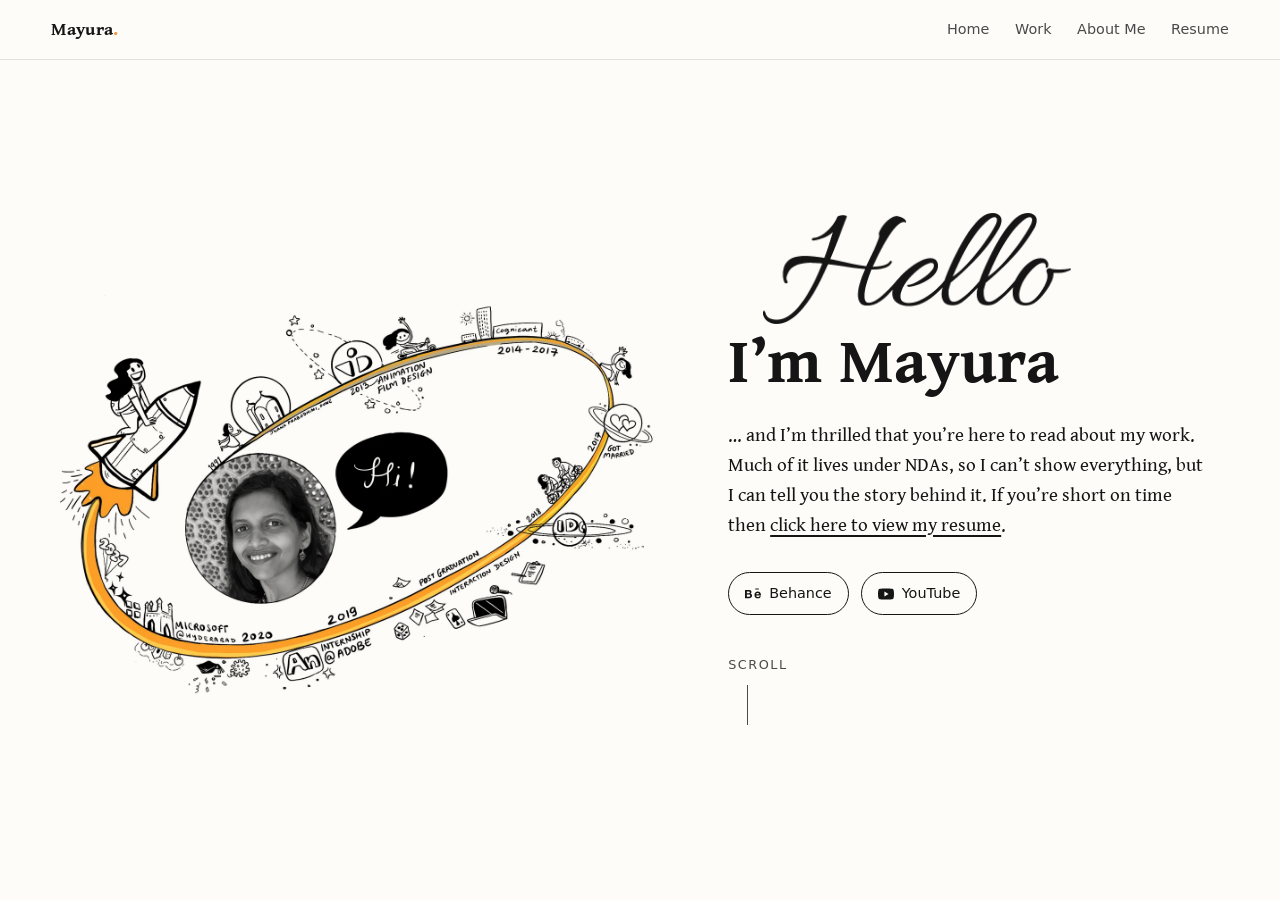
==== index.html @ 875d5699 "Add files via upload" ====
<!doctype html>
<!DOCTYPE html>

<html lang="en">
<head>
<meta charset="utf-8"/>
<meta content="width=device-width, initial-scale=1" name="viewport"/>
<meta content="light" name="color-scheme"/>

<title>Mayura Datar — AI Learning Experience Designer</title>
<meta content="Mayura Datar designs AI agents for learning experiences in Microsoft 365 Copilot." name="description"/>

<link href="css/styles.css" rel="stylesheet"/><script>document.documentElement.classList.add("js");</script><meta content="#f7f5ef" name="theme-color"/></head>
<body>
<!--
  ==== EDIT YOUR LINKS HERE ====
  Behance : https://www.behance.net/mayuradatar
  YouTube : https://www.youtube.com/@mayurad7/videos
  Email   : mailto:mayuradatar7@gmail.com
  Search this file for each address to change it everywhere it appears.
-->
<header class="topbar">
<a aria-label="Home" class="monogram" href="#top">Mayura<span>.</span></a>
<nav aria-label="Main" class="nav"><a data-nav="home" href="#top">Home</a><a data-nav="work" href="#work">Work</a><a data-nav="about" href="#about">About Me</a><a data-nav="resume" href="#resume">Resume</a></nav>
</header>
<div class="scroller" id="scroller">
<main id="top">
<!-- =====================================================================
       PAGES. Each <div class="page"> is shown on its own; the header links
       switch between them (#about, #story, #work, #resume).
       ===================================================================== -->
<!-- ===================== PAGE: HOME + WHAT I DO ===================== -->
<div class="page" data-page="home" id="page-home">
<section aria-label="Introduction" class="hero">
<div class="hero-art">
<img alt="Hand-drawn illustration of Mayura riding a rocket around an orbit of her journey — NID, Cognizant, IDC IIT Bombay, an Adobe internship and Microsoft — with a photo of her in the centre saying Hi!" height="1012" src="assets/images/c562bb3d34.webp" width="1400"/>
</div>
<div class="hero-copy">
<h1 class="hello"><img alt="Hello, I'm Mayura" height="228" src="assets/images/2317c58cfc.png" width="634"/></h1>
<p aria-hidden="true" class="name">I’m Mayura</p>
<p class="lede">… and I’m thrilled that you’re here to read about my work. Much of it lives under NDAs, so I can’t show everything, but I can tell you the story behind it. If you’re short on time then <a href="#resume">click here to view my resume</a>.</p>
<div class="hero-links">
<a class="pill" href="https://www.behance.net/mayuradatar" rel="noopener" target="_blank"><svg aria-hidden="true" viewbox="0 0 24 24"><path d="M8.2 11.3c.9-.4 1.5-1.2 1.5-2.4C9.7 6.6 8 6 6 6H0v12.2h6.2c2.3 0 4.4-1.1 4.4-3.6 0-1.6-.8-2.8-2.4-3.3zM2.8 8.1h2.6c1 0 1.9.3 1.9 1.4 0 1.1-.7 1.5-1.7 1.5H2.8V8.1zm2.9 7.9H2.8v-3.3h3c1.2 0 2 .5 2 1.8 0 1.3-1 1.5-2.1 1.5zM15.4 3.9h5.3v1.5h-5.3zM24 13.6c0-2.9-1.7-5.3-4.8-5.3-3 0-5 2.2-5 5.1 0 3 1.9 5.1 5 5.1 2.3 0 3.8-1 4.6-3.3h-2.4c-.3.8-1.3 1.3-2.1 1.3-1.6 0-2.4-.9-2.4-2.4H24v-.5zm-7.2-1.2c.1-1.2.9-2 2.2-2 1.2 0 1.8.7 1.9 2h-4.1z"></path></svg>Behance</a>
<a class="pill" href="https://www.youtube.com/@mayurad7/videos" rel="noopener" target="_blank"><svg aria-hidden="true" viewbox="0 0 24 24"><path d="M23.5 6.2a3 3 0 0 0-2.1-2.1C19.5 3.6 12 3.6 12 3.6s-7.5 0-9.4.5A3 3 0 0 0 .5 6.2 31 31 0 0 0 0 12a31 31 0 0 0 .5 5.8 3 3 0 0 0 2.1 2.1c1.9.5 9.4.5 9.4.5s7.5 0 9.4-.5a3 3 0 0 0 2.1-2.1A31 31 0 0 0 24 12a31 31 0 0 0-.5-5.8zM9.6 15.6V8.4l6.2 3.6-6.2 3.6z"></path></svg>YouTube</a>
</div>
<a class="scroll-cue" href="#story">Scroll</a>
</div>
</section>
<!-- ===================== NARRATIVE (scroll experience to be designed later) ===================== -->
<section class="section story" id="story">
<div class="split">
<div class="split-head">
<p class="eyebrow">What I do</p>
<h2>Conversation Experience Design</h2>
</div>
<!-- Before | Now -->
<div class="row">
<img alt="Before: a busy visual interface crowded with buttons, images and placeholder text" class="art blend" height="496" src="assets/images/9ce2ef5b88.webp" width="1021"/>
<img alt="Now: a simple chat window saying Hi! Hello! How can I help? while interface elements wait in the wings" class="art blend" height="496" src="assets/images/122e1074ca.webp" width="1021"/>
</div>
<!-- Para 1 | double diamond -->
<div class="row">
<div class="row-text">
<p>I design agentic experiences for enterprise learning in Microsoft 365 Copilot. In traditional design mockups/ wireframes, visuals took their seats first; text fitted into the space left for it. Now, until we find a better way to interact with agents than natural language, text is king. Chat is the object of design. Conversation is the experience!</p>
</div>
<figure class="process">
<img alt="Diagram: User asks, then diverse responses evaluated using user study and research insights, converging on an ideal response; the dynamic product is monitored by automated tools, human in the loop and user feedback" height="413" src="assets/images/def1e0b380.webp" width="1227"/>
<figcaption>The double diamond, for letters and words instead of dots and lines!</figcaption>
</figure>
</div>
<!-- Para 2 | instructions -->
<div class="row">
<div class="row-text">
<p>We use natural language instructions to shape agent’s role, tasks, personality and scope, giving it some autonomy while setting guardrails so the conversation doesn’t go haywire. I’ve tried to visualise the conversation design process in the double diamond’s framework. We start with user queries, explore possible responses based on design principles, then use research and user feedback to converge on an ideal experience. Unlike traditional design products, the outcome and experience is dynamic in nature and hence measuring it is challenging. But we’re augmenting the design process with similar dynamic tools like automated evaluations to monitor the dynamic responses. That being said, we cannot solely rely on automated tools and assessments happen by keeping human in the loop to ensure that the personalisation is not lost.</p>
</div>
<img alt="Illustration: an agent reads a long scroll of instructions and says, That question about x@#!... turn it down. It says here that we're not supposed to answer! But be respectful!" class="art blend" height="496" src="assets/images/06609f8d00.webp" width="1021"/>
</div>
<!-- Para 3 + Para 4 -->
<div class="row">
<div class="row-text">
<p>This design process is still new. As designers, we’re good at adapting, and that skill will matter more than ever. The pace of evolving AI is blurring the boundaries between different disciplines. I’ve embraced that shift by treating conversation as a design material. How is AI changing what you design—and where your role begins and ends? <a href="#contact">Let’s chat!</a></p>
<p>Some of my projects have released worldwide. Do check them out!</p>
</div>
</div>
<!-- Work stacks: 2 in the left column, 2 in the right (click opens the track in Work) -->
<div class="rail">
<a class="work-fig" href="#work-content-camera">
<img alt="Content camera in Microsoft Teams — stacked screens" height="901" id="stack-content-camera" src="assets/images/d5f098a156.webp" width="746"/>
<span class="fig-cap">Content camera in Microsoft Teams</span>
</a>
<a class="work-fig" href="#work-admin">
<img alt="Digital Academy curation for learning admins — stacked screens" height="901" id="stack-admin" src="assets/images/8104506314.webp" width="746"/>
<span class="fig-cap">Digital Academy curation for learning admins</span>
</a>
<a class="work-fig" href="#work-academy">
<img alt="Expansion of learning paths inside Digital Academy — stacked screens" height="901" id="stack-academy" src="assets/images/15a063a40c.webp" width="746"/>
<span class="fig-cap">Expansion of learning paths inside Digital Academy</span>
</a>
<a class="work-fig" href="#work-autosave">
<img alt="Autosave in Digital Academy curation — stacked screens" height="901" id="stack-autosave" src="assets/images/8665485783.webp" width="746"/>
<span class="fig-cap">Autosave in Digital Academy curation</span>
</a>
</div>
</div>
</section><section aria-labelledby="featured-title" class="section featured"><div class="wrap"><div class="featured-content"><p class="eyebrow">Featured case study</p><h2 id="featured-title">Skill Assessments | Learning Agent</h2><p class="featured-copy">Personalised assessments in the Learning Agent that learners start themselves, based on what they want to learn. A rich, card-based preference selector was introduced so learners can tap instead of type. The idea behind it is that typing is also a currency, and every saved keystroke makes the experience easier.</p><a class="featured-link" href="#work-assessments">Explore the case study →</a></div><img alt="Skill Assessments in the Learning Agent — screen 1 of 3" class="featured-image" loading="lazy" src="assets/images/fc27fd65d7.webp"/></div></section>
</div>
<!-- ===================== PAGE: WORK ===================== -->
<div class="page" data-page="work" id="page-work">
<section class="section work" id="work">
<div class="split">
<h2>Work gallery</h2>
<article class="track" id="work-assessments">
<div class="track-text">
<p class="track-num">Track 1</p>
<h3>Skill Assessments <span class="track-prod">| Learning Agent</span></h3>
<p class="track-desc">Personalised assessments in the Learning Agent that learners start themselves, based on what they want to learn. A rich, card-based preference selector was introduced so learners can tap instead of type. The idea behind it is that typing is also a currency, and every saved keystroke makes the experience easier.</p>
</div>
<figure class="show" style="--ratio:1440/810">
<div aria-label="View current image full size" class="slides" role="button" tabindex="0">
<img alt="Skill Assessments in the Learning Agent — screen 1 of 3" class="slide on" height="810" id="first-assessments" src="assets/images/fc27fd65d7.webp" width="1440"/>
<img alt="Skill Assessments in the Learning Agent — screen 2 of 3" class="slide" height="810" src="assets/images/8d4ca2f9a7.webp" width="1440"/>
<img alt="Skill Assessments in the Learning Agent — screen 3 of 3" class="slide" height="810" src="assets/images/c006484bba.webp" width="1440"/>
</div>
<figcaption class="show-line"><span class="txt">Skill Assessments — tap instead of type to set learning preferences</span><span class="state">Paused</span><span class="count"></span></figcaption>
</figure>
</article>
<article class="track" id="work-content-camera">
<div class="track-text">
<p class="track-num">Track 2</p>
<h3>Content Camera <span class="track-prod">| Microsoft Education</span></h3>
<p class="track-desc">An experience was designed around lens technology that turns a physical whiteboard into clear, shareable digital content, so it moves easily from the room into the digital classroom.</p>
</div>
<figure class="show" style="--ratio:1440/810">
<div aria-label="View current image full size" class="slides" role="button" tabindex="0">
<img alt="Content camera in Microsoft Teams — screen 1 of 5" class="slide on" height="810" id="first-content-camera" src="assets/images/1e5be06e23.webp" width="1440"/>
<img alt="Content camera in Microsoft Teams — screen 2 of 5" class="slide" height="810" src="assets/images/080cdc3b73.webp" width="1440"/>
<img alt="Content camera in Microsoft Teams — screen 3 of 5" class="slide" height="810" src="assets/images/7058a50205.webp" width="1440"/>
<img alt="Content camera in Microsoft Teams — screen 4 of 5" class="slide" height="810" src="assets/images/f4495337b0.webp" width="1440"/>
<img alt="Content camera in Microsoft Teams — screen 5 of 5" class="slide" height="810" src="assets/images/1eb196ddf3.webp" width="1440"/>
</div>
<figcaption class="show-line"><span class="txt">Content camera — sharing whiteboards and physical content in Teams meetings, simplified with AI</span><span class="state">Paused</span><span class="count"></span></figcaption>
</figure>
</article>
<article class="track" id="work-admin">
<div class="track-text">
<p class="track-num">Track 3</p>
<h3>Academy Curation <span class="track-prod">| Viva Learning</span></h3>
<p class="track-desc">Managing learning is complex for admins, and academies make it harder. This work made it simpler to customise an academy with branding and sections. Flows were designed to give admins control without the overhead, so they can shape academies that reflect their organisation.</p>
</div>
<figure class="show" style="--ratio:1440/1024">
<div aria-label="View current image full size" class="slides" role="button" tabindex="0">
<img alt="Digital Academy curation for learning admins — screen 1 of 10" class="slide on" height="1024" id="first-admin" src="assets/images/a801ae3305.webp" width="1440"/>
<img alt="Digital Academy curation for learning admins — screen 2 of 10" class="slide" height="1024" src="assets/images/8270198d93.webp" width="1440"/>
<img alt="Digital Academy curation for learning admins — screen 3 of 10" class="slide" height="1024" src="assets/images/00fde164c5.webp" width="1440"/>
<img alt="Digital Academy curation for learning admins — screen 4 of 10" class="slide" height="1024" src="assets/images/134e085695.webp" width="1440"/>
<img alt="Digital Academy curation for learning admins — screen 5 of 10" class="slide" height="1024" src="assets/images/3004cc21d1.webp" width="1440"/>
<img alt="Digital Academy curation for learning admins — screen 6 of 10" class="slide" height="1024" src="assets/images/cb4162f746.webp" width="1440"/>
<img alt="Digital Academy curation for learning admins — screen 7 of 10" class="slide" height="1024" src="assets/images/e0e7af6f4b.webp" width="1440"/>
<img alt="Digital Academy curation for learning admins — screen 8 of 10" class="slide" height="1024" src="assets/images/2563e27478.webp" width="1440"/>
<img alt="Digital Academy curation for learning admins — screen 9 of 10" class="slide" height="1024" src="assets/images/ca4e0321d5.webp" width="1440"/>
<img alt="Digital Academy curation for learning admins — screen 10 of 10" class="slide" height="1024" src="assets/images/3616a7db1f.webp" width="1440"/>
</div>
<figcaption class="show-line"><span class="txt">Digital Academy curation experience for learning admins</span><span class="state">Paused</span><span class="count"></span></figcaption>
</figure>
</article>
<article class="track" id="work-academy">
<div class="track-text">
<p class="track-num">Track 4</p>
<h3>Learning Paths Expansion <span class="track-prod">| Viva Learning</span></h3>
<p class="track-desc">We delivered this major customer request quickly. Learners can now view the contents of a learning path without leaving the academy. We had to work within the limits of the legacy design to bring this seamless experience in, balancing speed with consistency.</p>
</div>
<figure class="show" style="--ratio:1440/1024">
<div aria-label="View current image full size" class="slides" role="button" tabindex="0">
<img alt="Expansion of learning paths inside Digital Academy — screen 1 of 6" class="slide on" height="1024" id="first-academy" src="assets/images/76e7c1461e.webp" width="1440"/>
<img alt="Expansion of learning paths inside Digital Academy — screen 2 of 6" class="slide" height="1024" src="assets/images/2e9028ad3f.webp" width="1440"/>
<img alt="Expansion of learning paths inside Digital Academy — screen 3 of 6" class="slide" height="1024" src="assets/images/bcc127fdd7.webp" width="1440"/>
<img alt="Expansion of learning paths inside Digital Academy — screen 4 of 6" class="slide" height="1024" src="assets/images/3dca8afd5b.webp" width="1440"/>
<img alt="Expansion of learning paths inside Digital Academy — screen 5 of 6" class="slide" height="1024" src="assets/images/1f9b9cabac.webp" width="1440"/>
<img alt="Expansion of learning paths inside Digital Academy — screen 6 of 6" class="slide" height="1024" src="assets/images/c0efb044fe.webp" width="1440"/>
</div>
<figcaption class="show-line"><span class="txt">Expanding learning paths inside Digital Academy</span><span class="state">Paused</span><span class="count"></span></figcaption>
</figure>
</article>
<article class="track" id="work-autosave">
<div class="track-text">
<p class="track-num">Track 5</p>
<h3>Autosave <span class="track-prod">| Viva Learning Academies</span></h3>
<p class="track-desc">Extensive user research was conducted to ensure that bringing in autosave in academy curation was considered valuable and this change met admin needs without confusing those who were used to saving manually. Our work focused heavily on representation of system status to make the saved state clear and easy to trust.</p>
</div>
<figure class="show" style="--ratio:1440/1024">
<div aria-label="View current image full size" class="slides" role="button" tabindex="0">
<img alt="Autosave in Digital Academy curation — screen 1 of 5" class="slide on" height="1024" id="first-autosave" src="assets/images/fc5bd74608.webp" width="1440"/>
<img alt="Autosave in Digital Academy curation — screen 2 of 5" class="slide" height="1024" src="assets/images/858fcf6c08.webp" width="1440"/>
<img alt="Autosave in Digital Academy curation — screen 3 of 5" class="slide" height="1024" src="assets/images/2ca909581b.webp" width="1440"/>
<img alt="Autosave in Digital Academy curation — screen 4 of 5" class="slide" height="1024" src="assets/images/35d3246cb4.webp" width="1440"/>
<img alt="Autosave in Digital Academy curation — screen 5 of 5" class="slide" height="1024" src="assets/images/8311582713.webp" width="1440"/>
</div>
<figcaption class="show-line"><span class="txt">Autosave for learning admins — changes are saved as they curate an academy</span><span class="state">Paused</span><span class="count"></span></figcaption>
</figure>
</article>
<article class="track" id="work-graduation">
<div class="track-text">
<p class="track-num">Track 6</p>
<h3>Safe or Sorry and BBB <span class="track-prod">| Graduation projects</span></h3>
<p class="track-desc">My post-graduation projects focused on sexual and reproductive health. Safe or Sorry is a card game that breaks the ice when trainers of sex ed sessions are inducted. BBB/ Bing Bang Boom is a mobile health app that gives adolescents, and their parents, an additional complementary way to learn alongside sex ed classes at school. Links to these projects can be found on my <a href="https://www.behance.net/mayuradatar" rel="noopener" target="_blank">Behance page</a>.</p>
</div>
<figure class="show tall" style="--ratio:536/578">
<div aria-label="View current image full size" class="slides" role="button" tabindex="0">
<img alt="Safe or Sorry and Bing Bang Boom — screen 1 of 2" class="slide on" height="578" id="first-graduation" src="assets/images/136fe18b99.webp" width="536"/>
<img alt="Safe or Sorry and Bing Bang Boom — screen 2 of 2" class="slide" height="578" src="assets/images/7cc1e609f7.webp" width="536"/>
</div>
<figcaption class="show-line"><span class="txt">Bing Bang Boom — a mobile health app for adolescents and their parents</span><span class="state">Paused</span><span class="count"></span></figcaption>
</figure>
</article>
</div>
</section>
</div>
<dialog aria-label="Image viewer" class="lightbox" id="lightbox">
<button aria-label="Close" class="lb-close" id="lb-close" type="button">×</button>
<div class="lb-stage">
<img alt="" id="lb-img"/>
</div>
<p class="lb-cap" id="lb-cap"></p>
</dialog>
<!-- ===================== PAGE: RESUME ===================== -->
<div class="page" data-page="resume" id="page-resume">
<section class="section resume" id="resume">
<div class="wrap">
<div class="resume-head">
<div>
<p class="eyebrow">Resume</p>
<h2>Mayura Datar</h2>
</div>
<button class="pill" id="save-pdf" type="button"><svg aria-hidden="true" viewbox="0 0 24 24"><path d="M11 3h2v10.2l3.6-3.6 1.4 1.4-6 6-6-6 1.4-1.4 3.6 3.6V3zM4 19h16v2H4z"></path></svg>Save as PDF</button>
</div>
<p class="summary">Product Designer with 6+ years of experience spanning enterprise software and learning platforms. Specialized in transforming complex processes into intuitive user flows and designing AI powered personalised learning systems.</p>
<h3 class="block-title">Professional experience</h3>
<div class="job">
<div class="job-head"><h3>Microsoft</h3><span class="meta">Product Designer  |  2020 – Present</span></div>
<ul>
<li>Currently driving design for Learning Agent, Microsoft’s AI-powered learning experience focused on personalization, intent driven learning modes, assessments, learning plans, microlearning, and AI-driven workforce transformation.</li>
<li>Contributed to strategic initiatives like Copilot Academy, Self Assessments for enterprise learners and simplifying learning admin experiences for content creation.</li>
<li>Core part of the team that created Viva Learning — Microsoft’s one-stop-shop learning experience platform that serves around 10K tenants and ~1.8M monthly active users.</li>
<li>Shaped the production UX for Content camera, an AI-assisted physical-content sharing experience in Teams, simplifying complex camera and computer-vision capabilities into familiar, guided meeting interactions.</li>
</ul>
</div>
<h3 class="block-title">Previous engagements</h3>
<div class="job">
<div class="job-head"><h3>Adobe</h3><span class="meta">Interaction Design Intern  |  2019</span></div>
<p>Designed onboarding and 3 part interactive tutorials for Adobe Flash users beginning their journey that blended animation, instructional design, and interaction design.</p>
</div>
<div class="job">
<div class="job-head"><h3>Cognizant</h3><span class="meta">Visual Designer  |  2013 – 2017</span></div>
<p>Translated early product concepts into compelling proof-of-concept videos exploring multiple media like animation, stop motion and live action videos.</p>
</div>
<h3 class="block-title">Education</h3>
<div class="job">
<div class="job-head"><h3>IDC School of Design</h3><span class="meta">IIT Bombay  |  2020</span></div>
<p>Master of Design  |  Interaction Design</p>
</div>
<div class="job">
<div class="job-head"><h3>National Institute of Design</h3><span class="meta">Ahmedabad  |  2013</span></div>
<p>Bachelor of Design  |  Animation Film Design</p>
</div>
<h3 class="block-title">Skills &amp; tools</h3>
<div class="skills">
<div><h4>Product Design</h4><p>Human-Centered AI Design; User research; Interaction design; Design thinking &amp; Design process; UX Strategy; Accessibility &amp; Inclusive Design</p></div>
<div><h4>Product Building</h4><p>Rapid Prototyping; AI-Assisted Product Development; Prompt Design</p></div>
<div><h4>Design tools</h4><p>Figma; Adobe After Effects; Adobe Premiere Pro; Adobe Flash / Adobe Animate</p></div>
<div><h4>Development &amp; Product Building</h4><p>Visual Studio Code; GitHub Spark; AI-Assisted Development Tools; Microsoft Copilot Ecosystem</p></div>
</div>
</div>
</section>
</div>
<!-- ===================== PAGE: ABOUT ME ===================== -->
<div class="page" data-page="about" id="page-about">
<section class="section about" id="about">
<div class="wrap wide">
<h2>About me</h2>
<div class="about-grid">
<a class="about-link" href="https://www.behance.net/mayuradatar" rel="noopener" target="_blank" title="See more on Behance"><img alt="A grid of twelve of Mayura's illustrations in different styles: a family in a forest, a sleeping girl, a dragon, a village shopkeeper, children saving for Diwali and more" class="about-art" height="296" src="assets/images/b4d3a47f73.webp" width="508"/></a>
<p class="about-text">I love movies, theatre, and anything dramatic. I’ve written and directed a couple of Marathi plays for children. I believe my illustrations offer a glimpse of who I am.</p>
</div>
<img alt="Hand-drawn animation of Mayura at her desk with a laptop and a cup of coffee" class="about-gif" height="488" src="assets/images/ad2278326a.gif" width="1402"/>
</div>
</section>
</div>
</main>
<footer class="footer" id="contact">
<p>Mayura Datar. AI Experience Designer</p>
<div class="hero-links">
<a class="pill" href="https://www.behance.net/mayuradatar" rel="noopener" target="_blank"><svg aria-hidden="true" viewbox="0 0 24 24"><path d="M8.2 11.3c.9-.4 1.5-1.2 1.5-2.4C9.7 6.6 8 6 6 6H0v12.2h6.2c2.3 0 4.4-1.1 4.4-3.6 0-1.6-.8-2.8-2.4-3.3zM2.8 8.1h2.6c1 0 1.9.3 1.9 1.4 0 1.1-.7 1.5-1.7 1.5H2.8V8.1zm2.9 7.9H2.8v-3.3h3c1.2 0 2 .5 2 1.8 0 1.3-1 1.5-2.1 1.5zM15.4 3.9h5.3v1.5h-5.3zM24 13.6c0-2.9-1.7-5.3-4.8-5.3-3 0-5 2.2-5 5.1 0 3 1.9 5.1 5 5.1 2.3 0 3.8-1 4.6-3.3h-2.4c-.3.8-1.3 1.3-2.1 1.3-1.6 0-2.4-.9-2.4-2.4H24v-.5zm-7.2-1.2c.1-1.2.9-2 2.2-2 1.2 0 1.8.7 1.9 2h-4.1z"></path></svg>Behance</a>
<a class="pill" href="https://www.youtube.com/@mayurad7/videos" rel="noopener" target="_blank"><svg aria-hidden="true" viewbox="0 0 24 24"><path d="M23.5 6.2a3 3 0 0 0-2.1-2.1C19.5 3.6 12 3.6 12 3.6s-7.5 0-9.4.5A3 3 0 0 0 .5 6.2 31 31 0 0 0 0 12a31 31 0 0 0 .5 5.8 3 3 0 0 0 2.1 2.1c1.9.5 9.4.5 9.4.5s7.5 0 9.4-.5a3 3 0 0 0 2.1-2.1A31 31 0 0 0 24 12a31 31 0 0 0-.5-5.8zM9.6 15.6V8.4l6.2 3.6-6.2 3.6z"></path></svg>YouTube</a>
<a class="pill" href="mailto:mayuradatar7@gmail.com"><svg aria-hidden="true" viewbox="0 0 24 24"><path d="M2 4h20a2 2 0 0 1 2 2v12a2 2 0 0 1-2 2H2a2 2 0 0 1-2-2V6a2 2 0 0 1 2-2zm0 2v.5l10 6.2 10-6.2V6H2zm20 2.8-10 6.2L2 8.8V18h20V8.8z"></path></svg>Email</a>
</div>
<p class="fine">© 2026 Mayura Datar</p>
</footer>
</div>

<script defer="True" src="js/main.js"></script></body>
</html>
---- css/styles.css ----
@font-face{font-family:"Gentium Book";src:url(../assets/fonts/gentium-book-400.woff) format("woff");font-weight:400;font-style:normal;font-display:swap}
@font-face{font-family:"Gentium Book";src:url(../assets/fonts/gentium-book-700.woff) format("woff");font-weight:700;font-style:normal;font-display:swap}
@font-face{font-family:"Gentium Book";src:url(../assets/fonts/gentium-book-400-italic.woff) format("woff");font-weight:400;font-style:italic;font-display:swap}

:root{
  --paper:#fdfcf9;
  --ink:#151515;
  --ink-soft:#4a4a4a;
  --line:#e6e1d8;
  --accent:#e9963a;
  --accent-soft:#fbeedd;
  --serif:"Gentium Book","Gelasio","Georgia","Times New Roman",serif;
  --sans:"Segoe UI",system-ui,-apple-system,"Helvetica Neue",Arial,sans-serif;
  --measure:40rem;
}
@media (prefers-color-scheme: dark){:root{--paper:#fdfcf9;--ink:#151515}}
*{box-sizing:border-box}
html{scroll-behavior:smooth}
body{margin:0;background:var(--paper);color:var(--ink);font-family:var(--serif);font-size:1.125rem;line-height:1.6;-webkit-font-smoothing:antialiased}
a{color:inherit}
img{max-inline-size:100%;display:block}

/* ---------- Top bar ---------- */
/* Header is fixed to the top on every screen size (more reliable than sticky on mobile browsers).
   A solid colour comes first so older phones that don't support color-mix still get a background. */
.topbar{position:relative;flex:none;z-index:50;display:flex;align-items:center;justify-content:space-between;gap:1rem;padding:.9rem clamp(1.25rem,4vw,3.5rem);background:rgba(253,252,249,.94);background:color-mix(in srgb,var(--paper) 92%,transparent);-webkit-backdrop-filter:blur(8px);backdrop-filter:blur(8px);border-block-end:1px solid var(--line);box-sizing:border-box}
/* The page content scrolls inside .scroller while the header sits above it.
   This keeps the header visible on iPhone, including in file previews where fixed/sticky headers scroll away. */
html,body{block-size:100%}
body{display:flex;flex-direction:column;overflow:hidden}
.scroller{flex:1 1 auto;min-block-size:0;overflow-y:auto;overflow-x:hidden;-webkit-overflow-scrolling:touch;overscroll-behavior-y:contain;scroll-behavior:smooth}
.monogram{font-family:var(--serif);font-weight:700;font-size:1.15rem;text-decoration:none;letter-spacing:.02em}
.monogram span{color:var(--accent)}
.nav{display:flex;align-items:center;gap:clamp(.75rem,2vw,1.75rem);font-family:var(--sans);font-size:.9rem}
.nav a{text-decoration:none;color:var(--ink-soft)}
.nav a:hover,.nav a:focus-visible{color:var(--ink);text-decoration:underline;text-underline-offset:4px}
.icon-link{display:inline-flex;align-items:center;gap:.4rem}
.icon-link svg{inline-size:1.05rem;block-size:1.05rem;fill:currentColor}

/* ---------- Hero ---------- */
.hero{min-block-size:calc(100vh - 3.5rem);display:grid;grid-template-columns:minmax(0,1.25fr) minmax(0,1fr);align-items:center;gap:clamp(1.5rem,4vw,4rem);padding:clamp(1rem,3vw,2.5rem) clamp(1.25rem,4vw,3.5rem) clamp(2rem,5vw,4rem)}
.hero-art img{inline-size:100%;block-size:auto;max-block-size:82vh;object-fit:contain;margin-inline:auto;mix-blend-mode:multiply}
.hero-copy{max-inline-size:30rem}
.hello{margin:0 0 .4rem;margin-inline-start:2.2rem;line-height:0}.hello img{inline-size:clamp(13rem,24vw,22rem);block-size:auto}
.name{font-family:var(--serif);font-weight:700;font-size:clamp(2.6rem,5vw,4.4rem);line-height:1.05;margin:0 0 1.5rem}
.role{font-family:var(--sans);font-size:.8rem;letter-spacing:.14em;text-transform:uppercase;color:var(--ink-soft);margin:-.75rem 0 1.5rem}
.lede{font-size:clamp(1.1rem,1.5vw,1.3rem);line-height:1.55;margin:0}
.lede a{text-decoration-thickness:1.5px;text-underline-offset:4px}
.lede a:hover{color:var(--accent)}
.hero-links{display:flex;flex-wrap:wrap;gap:.75rem;margin-block-start:2rem;font-family:var(--sans);font-size:.9rem}
.pill{display:inline-flex;align-items:center;gap:.5rem;padding:.55rem 1rem;border:1.5px solid var(--ink);border-radius:999px;text-decoration:none;transition:background .2s,color .2s}
.pill svg{inline-size:1rem;block-size:1rem;fill:currentColor}
.pill:hover,.pill:focus-visible{background:var(--ink);color:var(--paper)}
button.pill{font:inherit;font-family:var(--sans);font-size:.9rem;background:transparent;color:var(--ink);cursor:pointer}
.scroll-cue{display:inline-block;margin-block-start:2.5rem;font-family:var(--sans);font-size:.8rem;letter-spacing:.12em;text-transform:uppercase;color:var(--ink-soft);text-decoration:none}
.scroll-cue::after{content:"";display:block;inline-size:1px;block-size:2.5rem;background:var(--ink-soft);margin:.6rem 0 0 1.2rem;animation:drip 2s ease-in-out infinite}
@keyframes drip{0%{transform:scaleY(0);transform-origin:top}50%{transform:scaleY(1);transform-origin:top}51%{transform-origin:bottom}100%{transform:scaleY(0);transform-origin:bottom}}

/* ---------- Story ---------- */
.section{padding:clamp(3rem,8vw,6rem) clamp(1.25rem,4vw,3.5rem)}
.wrap{max-inline-size:var(--measure);margin-inline:auto}
.eyebrow{font-family:var(--sans);font-size:.78rem;letter-spacing:.16em;text-transform:uppercase;color:var(--accent);font-weight:600;margin:0 0 .75rem}
h2{font-weight:700;font-size:clamp(2rem,4vw,2.8rem);line-height:1.15;margin:0 0 2rem}
.story p{margin:0 0 1.4em}
.pull a{text-decoration-thickness:1.5px;text-underline-offset:5px}.pull a:hover{color:var(--accent)}
.pull{font-size:clamp(1.5rem,3vw,2rem);line-height:1.3;font-style:italic;border-inline-start:3px solid var(--accent);padding-inline-start:1.25rem;margin:2.5rem 0}
.diagram{display:grid;place-items:center;min-block-size:14rem;margin:2.5rem 0;border:1.5px dashed #cfc7b8;border-radius:16px;background:var(--accent-soft);color:var(--ink-soft);font-family:var(--sans);font-size:.85rem;letter-spacing:.06em;text-transform:uppercase;text-align:center;padding:1.5rem}
.tbc{font-family:var(--sans);font-size:.85rem;color:var(--ink-soft);font-style:normal}


/* ---------- Scroll-linked work stacks (first paragraph) ---------- */
:root{--bar:3.75rem}
.topbar{block-size:var(--bar)}
/* ---------- Two-column pages (What I do, Work): text left, images right ---------- */
.split{max-inline-size:76rem;margin-inline:auto}
.split-head{max-inline-size:var(--measure)}
.row{display:grid;grid-template-columns:minmax(0,1fr) minmax(0,1fr);gap:clamp(2rem,5vw,4.5rem);align-items:center;padding-block:clamp(1.5rem,3vw,2.5rem)}
.row-text p{margin:0}
.row-text p + p{margin-block-start:1.2em}
.art{inline-size:100%;block-size:auto;display:block}
/* remove the white fill so drawings sit on the page colour; 24px corners */
.art.blend{mix-blend-mode:multiply;border-radius:24px}
.story a{text-decoration-thickness:1.5px;text-underline-offset:4px}.story a:hover{color:var(--accent)}

/* Work stacks: 2 x 2 in the column; 4 in a row when there is room */
.rail{display:grid;grid-template-columns:repeat(4,minmax(0,1fr));column-gap:clamp(2rem,5vw,4.5rem);row-gap:1.25rem;align-items:end;padding-block:clamp(1rem,2vw,1.5rem)}
/* keep 2 stacks per text column: tighter gap inside each pair */
.rail .work-fig:nth-child(odd){margin-inline-end:calc(clamp(2rem,5vw,4.5rem) * -0.5)}
.rail .work-fig:nth-child(even){margin-inline-start:calc(clamp(2rem,5vw,4.5rem) * -0.5)}
/* 2 x 2 when the column is too narrow for four */
.work-fig{display:block;inline-size:80%;justify-self:center;text-decoration:none;color:inherit;text-align:center}
.work-fig img{inline-size:100%;block-size:auto;margin-inline:auto;transition:transform .35s ease}
.work-fig:hover img,.work-fig:focus-visible img{transform:translateY(-6px) rotate(-1deg)}
.fig-cap{display:block;margin-block-start:.25rem;font-family:var(--sans);font-size:.8rem;line-height:1.35;color:var(--ink-soft)}
.work-fig:hover .fig-cap,.work-fig:focus-visible .fig-cap{color:var(--ink);text-decoration:underline;text-underline-offset:3px}

/* Before / now loop */

/* Process diagram under the last paragraph */
.row-last{border-block-end:0}
.process{margin:0}
.process img{inline-size:100%;block-size:auto}
.process figcaption{margin-block-start:.75rem;font-family:var(--sans);font-size:.9rem;color:var(--ink-soft);text-align:center;font-style:italic}

/* Single column on tablets and phones: text first, image under it */
@media (max-width:900px){
  .row{grid-template-columns:1fr;gap:1.5rem}
}
@media (max-width:560px){.rail{grid-template-columns:repeat(2,minmax(0,1fr));column-gap:1rem}.rail .work-fig{margin-inline:0!important}}

/* ---------- Work gallery: looping slideshows ---------- */
.wrap.wide{max-inline-size:54.4rem}
.work .split{max-inline-size:76rem}
.track{display:grid;grid-template-columns:minmax(0,1fr) minmax(0,1.6fr);gap:clamp(2rem,5vw,4.5rem);align-items:center;padding-block:clamp(2rem,4vw,3rem);scroll-margin-block-start:0}
.track-desc{margin:0;color:var(--ink-soft);font-size:1.02rem;line-height:1.6}
.track-desc a{color:var(--ink);text-decoration-thickness:1.5px;text-underline-offset:4px}.track-desc a:hover{color:var(--accent)}
.track-prod{font-weight:400;color:var(--ink-soft)}
.show.tall{max-inline-size:26rem;justify-self:center;inline-size:100%}
@media (max-width:900px){.track{grid-template-columns:1fr;gap:1.25rem}}
.track-num{font-family:var(--sans);font-size:.75rem;letter-spacing:.14em;text-transform:uppercase;color:var(--accent);font-weight:600;margin:0 0 .3rem}
.track h3{font-size:clamp(1.35rem,2.4vw,1.75rem);line-height:1.25;margin:0 0 .75rem}
.show{position:relative;margin:0;border:1px solid var(--line);border-radius:14px;overflow:hidden;background:#f3f1ec;transition:box-shadow .6s ease}
.track:target .show{animation:flash 2.2s ease}
@keyframes flash{0%,40%{box-shadow:0 0 0 10px var(--accent-soft)}100%{box-shadow:0 0 0 10px transparent}}
.slides{position:relative;aspect-ratio:var(--ratio,16/9);cursor:zoom-in}
.slide{position:absolute;inset:0;inline-size:100%;block-size:100%;object-fit:contain;opacity:0;transition:opacity .4s ease}
.slide.on{opacity:1}
.show-line{display:flex;align-items:center;gap:.75rem;margin:0;padding:.7rem 1rem;border-block-start:1px solid var(--line);background:var(--paper);font-family:var(--sans);font-size:.9rem;color:var(--ink-soft);white-space:nowrap}
.show-line .txt{overflow:hidden;text-overflow:ellipsis;flex:1}
.show-line .count{font-variant-numeric:tabular-nums;font-size:.8rem;color:var(--ink-soft)}
.show-line .state{font-size:.7rem;letter-spacing:.12em;text-transform:uppercase;color:var(--accent);font-weight:600;opacity:0;transition:opacity .2s}
.show.paused .show-line .state{opacity:1}
/* Chevrons: only while a slideshow is paused (mouse hover / keyboard) or full screen */
.chev{position:absolute;inset-block-start:50%;transform:translateY(-50%);z-index:2;display:grid;place-items:center;inline-size:2.5rem;block-size:2.5rem;padding:0;border:0;border-radius:50%;background:rgba(255,255,255,.72);color:var(--ink);box-shadow:0 1px 6px rgba(0,0,0,.18);cursor:pointer;opacity:0;pointer-events:none;transition:opacity .2s ease,background .2s ease}
.chev svg{inline-size:1.1rem;block-size:1.1rem;fill:none;stroke:currentColor;stroke-width:2.2;stroke-linecap:round;stroke-linejoin:round}
.chev:hover,.chev:focus-visible{background:rgba(255,255,255,.95)}
.chev.prev{inset-inline-start:.75rem}.chev.next{inset-inline-end:.75rem}
.show.paused .chev:not([hidden]),.lightbox .chev:not([hidden]){opacity:1;pointer-events:auto}
.chev[hidden]{display:grid;opacity:0!important;pointer-events:none!important}
.lb-stage{position:relative}
.lightbox{max-inline-size:min(96vw,1500px);max-block-size:94vh;padding:0;border:0;border-radius:12px;background:var(--paper);overflow:auto}
.lightbox::backdrop{background:rgba(15,15,15,.82)}
.lightbox img{inline-size:100%;block-size:auto;display:block}
.lb-cap{margin:0;padding:.75rem 1rem;font-family:var(--sans);font-size:.9rem;color:var(--ink-soft)}
.lb-close{position:absolute;inset-block-start:.75rem;inset-inline-end:.75rem;box-shadow:0 2px 10px rgba(0,0,0,.3);inline-size:2.5rem;block-size:2.5rem;border-radius:50%;border:0;background:var(--ink);color:var(--paper);font-size:1.5rem;line-height:1;cursor:pointer;z-index:1}

/* ---------- Pages ---------- */
.js .page{display:none}
.js .page.active{display:block}
.js .page > .section:first-child{border-block-start:0}
.nav a[aria-current="page"]{color:var(--ink);text-decoration:underline;text-decoration-color:var(--accent);text-decoration-thickness:2px;text-underline-offset:6px}
.story{scroll-margin-block-start:0}
.track,.story,#work,#resume,#about,#contact{scroll-margin-block-start:0}

/* ---------- About me ---------- */
.about-grid{display:grid;grid-template-columns:minmax(0,1.4fr) minmax(0,1fr);gap:clamp(1.5rem,4vw,3.5rem);align-items:center}
.about-link{display:block;justify-self:center;max-inline-size:508px;inline-size:100%;transition:transform .3s ease,box-shadow .3s ease}
.about-link:hover,.about-link:focus-visible{transform:translateY(-4px);box-shadow:0 16px 30px -16px rgba(0,0,0,.45)}
.about-art{inline-size:100%;block-size:auto;display:block}
.about-text{font-size:clamp(1.15rem,1.6vw,1.35rem);line-height:1.6;margin:0}
.about-gif{inline-size:100%;block-size:auto;margin-block-start:.75rem;mix-blend-mode:multiply}
@media (max-width:760px){.about-grid{grid-template-columns:1fr}}

/* ---------- Resume ---------- */
.resume .wrap{max-inline-size:48rem}
.resume-head{display:flex;flex-wrap:wrap;align-items:end;justify-content:space-between;gap:1rem;margin-block-end:2rem}
.resume-head h2{margin:0}
.summary{font-size:1.2rem;margin:0 0 2.5rem}
.block-title{font-family:var(--sans);font-size:.78rem;letter-spacing:.16em;text-transform:uppercase;font-weight:600;margin:2.75rem 0 1.25rem;padding-block-end:.5rem;border-block-end:1px solid var(--line)}
.job{margin-block-end:1.75rem}
.job-head{display:flex;flex-wrap:wrap;align-items:baseline;gap:.25rem .9rem}
.job-head h3{font-size:1.45rem;margin:0}
.meta{font-family:var(--sans);font-size:.9rem;color:var(--ink-soft)}
.job ul{margin:.6rem 0 0;padding-inline-start:1.2rem}
.job li{margin-block-end:.45rem}
.job p{margin:.4rem 0 0}
.skills{display:grid;grid-template-columns:repeat(auto-fit,minmax(16rem,1fr));gap:1.5rem 2.5rem}
.skills h4{font-size:1.05rem;margin:0 0 .3rem}
.skills p{margin:0;font-family:var(--sans);font-size:.95rem;color:var(--ink-soft);line-height:1.6}

/* ---------- Footer ---------- */
.footer{display:flex;flex-direction:column;align-items:center;gap:48px;padding:clamp(3rem,7vw,5rem) clamp(1.25rem,4vw,3.5rem);background:var(--ink);color:var(--paper);text-align:center}
.footer .script{font-family:var(--serif);font-style:italic;font-size:clamp(2.75rem,6vw,4.5rem);line-height:1.1;margin:0 0 .5rem}
.footer p{margin:0;color:#cfcac0}
.footer .hero-links{justify-content:center;margin:0}
.footer .pill{border-color:var(--paper)}
.footer .pill:hover,.footer .pill:focus-visible{background:var(--paper);color:var(--ink)}
.footer .fine{margin:0;font-family:var(--sans);font-size:.78rem;color:#8d887f}

/* ---------- Responsive ---------- */
@media (max-width: 860px){
  .hero{grid-template-columns:1fr;min-block-size:auto;text-align:start}
  .hero-art{order:0}
  .hero-copy{max-inline-size:none}
  .hello{margin-inline-start:0}
  .nav .hide-sm{display:none}
  .nav{gap:.6rem;font-size:.8rem}
  .nav a{white-space:nowrap}
  .topbar{padding-inline:1rem}
}
@media (max-width:480px){
  .nav .icon-link{display:none}
}
@media (prefers-reduced-motion: reduce){html{scroll-behavior:auto}.scroll-cue::after{animation:none}}
/* Printing (or "Save as PDF") outputs just the resume */
@media print{
  html,body{block-size:auto;overflow:visible;display:block}
  .scroller{overflow:visible}
  @page{margin:10mm 14mm}
  body{background:#fff;font-size:10pt;line-height:1.35}
  .topbar,.hero,.story,.work,.about,.lightbox,.footer,#save-pdf,.resume .eyebrow{display:none!important}
  .js .page#page-resume{display:block!important}
  .section{padding:0;border:0}
  .resume .wrap{max-inline-size:none}
  .resume-head{margin-block-end:.6rem}
  h2{font-size:24pt;margin:0}
  .summary{font-size:11pt;margin-block-end:1rem}
  .block-title{margin:.8rem 0 .45rem;font-size:8pt}
  .job{margin-block-end:.5rem;break-inside:avoid}
  .job-head h3{font-size:13pt}
  .job li{margin-block-end:.2rem}
  .skills{grid-template-columns:1fr 1fr;gap:.35rem 1.5rem}
  .skills p{font-size:9.5pt}
  a{text-decoration:none}
}

/* ---------- Featured case study on Home ---------- */
.featured{padding-block:clamp(2.5rem,6vw,5rem);border-block-start:1px solid var(--line)}
.featured .wrap{max-inline-size:76rem;display:grid;grid-template-columns:minmax(0,1fr) minmax(0,1.15fr);gap:clamp(2rem,5vw,4.5rem);align-items:center}
.featured-content{max-inline-size:34rem}
.featured .eyebrow{font-family:var(--sans);font-size:.75rem;letter-spacing:.14em;text-transform:uppercase;color:var(--accent);font-weight:600;margin:0 0 .75rem}
.featured h2{margin:0 0 1rem}
.featured-copy{color:var(--ink-soft);font-size:1.05rem;line-height:1.65}
.featured-link{display:inline-block;margin-block-start:.5rem;text-underline-offset:4px;text-decoration-thickness:1.5px}
.featured-image{display:block;width:100%;height:auto;border:1px solid var(--line);border-radius:14px;background:#f3f1ec}
@media(max-width:760px){.featured .wrap{grid-template-columns:1fr}.featured-image{order:-1}}
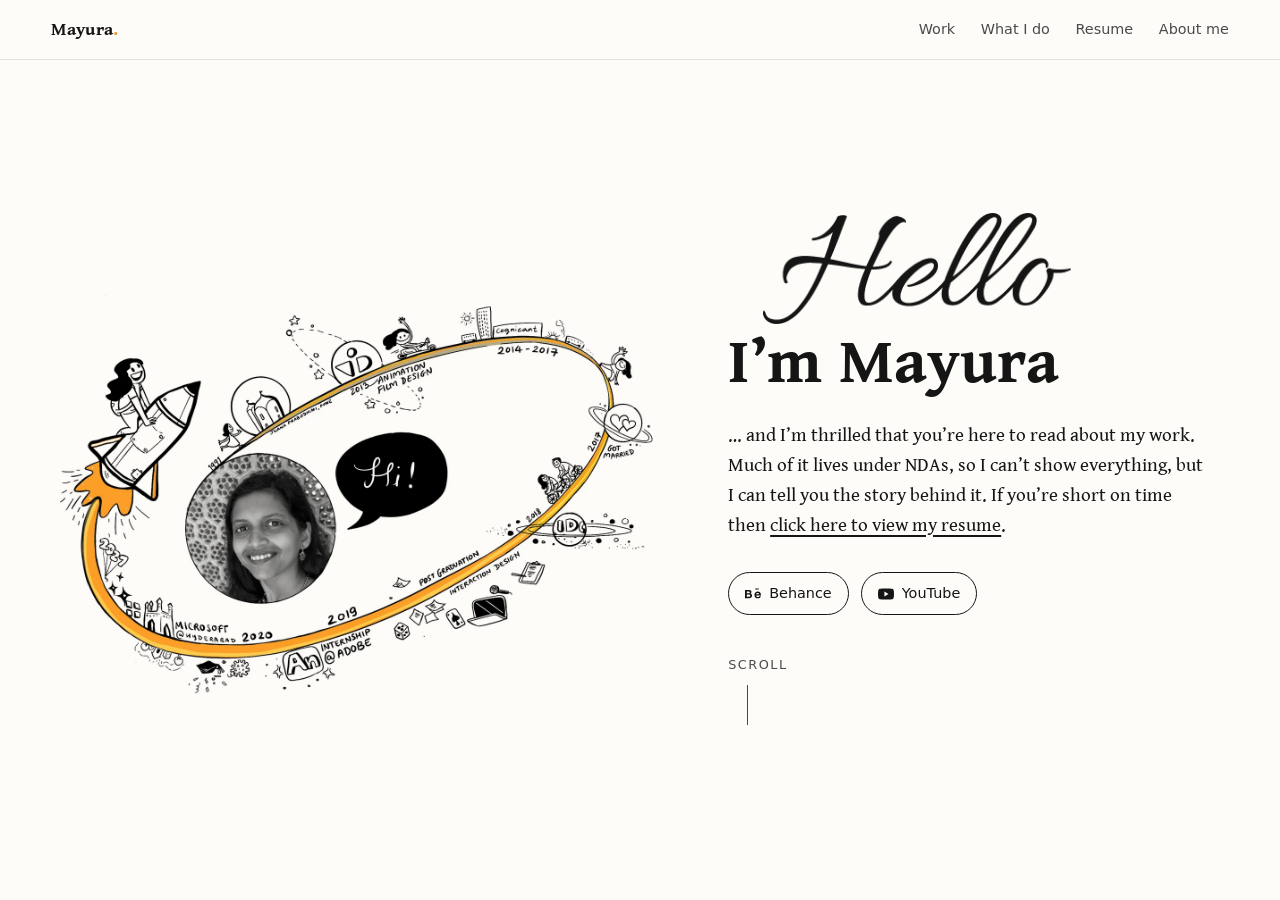
==== commit a3bd26dd: "Add files via upload" ====
--- a/index.html
+++ b/index.html
@@ -1,17 +1,312 @@
-<!doctype html>
 <!DOCTYPE html>
-
 <html lang="en">
 <head>
-<meta charset="utf-8"/>
-<meta content="width=device-width, initial-scale=1" name="viewport"/>
-<meta content="light" name="color-scheme"/>
-
+<meta charset="utf-8">
+<meta name="viewport" content="width=device-width, initial-scale=1">
+<meta name="color-scheme" content="light">
+<script>document.documentElement.classList.add("js");</script>
 <title>Mayura Datar — AI Learning Experience Designer</title>
-<meta content="Mayura Datar designs AI agents for learning experiences in Microsoft 365 Copilot." name="description"/>
-
-<link href="css/styles.css" rel="stylesheet"/><script>document.documentElement.classList.add("js");</script><meta content="#f7f5ef" name="theme-color"/></head>
+<meta name="author" content="Mayura Datar">
+<meta property="og:type" content="website">
+<meta property="og:title" content="Mayura Datar — AI Learning Experience Designer">
+<meta property="og:description" content="Mayura Datar designs AI agents for learning experiences in Microsoft 365 Copilot.">
+<meta name="twitter:card" content="summary">
+<link rel="icon" href="favicon.svg" type="image/svg+xml">
+<meta name="description" content="Mayura Datar designs AI agents for learning experiences in Microsoft 365 Copilot.">
+<style>
+@font-face{font-family:"Gentium Book";src:url(assets/fonts/font-1.woff) format("woff");font-weight:400;font-style:normal;font-display:swap}
+@font-face{font-family:"Gentium Book";src:url(assets/fonts/font-2.woff) format("woff");font-weight:700;font-style:normal;font-display:swap}
+@font-face{font-family:"Gentium Book";src:url(assets/fonts/font-3.woff) format("woff");font-weight:400;font-style:italic;font-display:swap}
+
+:root{
+  --paper:#fdfcf9;
+  --ink:#151515;
+  --ink-soft:#4a4a4a;
+  --line:#e6e1d8;
+  --accent:#e9963a;
+  --accent-soft:#fbeedd;
+  --serif:"Gentium Book","Gelasio","Georgia","Times New Roman",serif;
+  --sans:"Segoe UI",system-ui,-apple-system,"Helvetica Neue",Arial,sans-serif;
+  --measure:40rem;
+}
+@media (prefers-color-scheme: dark){:root{--paper:#fdfcf9;--ink:#151515}}
+*{box-sizing:border-box}
+html{scroll-behavior:smooth}
+body{margin:0;background:var(--paper);color:var(--ink);font-family:var(--serif);font-size:1.125rem;line-height:1.6;-webkit-font-smoothing:antialiased}
+a{color:inherit}
+img{max-inline-size:100%;display:block}
+
+/* ---------- Top bar ---------- */
+/* Header is fixed to the top on every screen size (more reliable than sticky on mobile browsers).
+   A solid colour comes first so older phones that don't support color-mix still get a background. */
+.topbar{position:relative;flex:none;z-index:50;display:flex;align-items:center;justify-content:space-between;gap:1rem;padding:.9rem clamp(1.25rem,4vw,3.5rem);background:rgba(253,252,249,.94);background:color-mix(in srgb,var(--paper) 92%,transparent);-webkit-backdrop-filter:blur(8px);backdrop-filter:blur(8px);border-block-end:1px solid var(--line);box-sizing:border-box}
+/* The page content scrolls inside .scroller while the header sits above it.
+   This keeps the header visible on iPhone, including in file previews where fixed/sticky headers scroll away. */
+html,body{block-size:100%}
+body{display:flex;flex-direction:column;overflow:hidden}
+.scroller{flex:1 1 auto;min-block-size:0;overflow-y:auto;overflow-x:hidden;-webkit-overflow-scrolling:touch;overscroll-behavior-y:contain;scroll-behavior:smooth}
+.monogram{font-family:var(--serif);font-weight:700;font-size:1.15rem;text-decoration:none;letter-spacing:.02em}
+.monogram span{color:var(--accent)}
+.nav{display:flex;align-items:center;gap:clamp(.75rem,2vw,1.75rem);font-family:var(--sans);font-size:.9rem}
+.nav a{text-decoration:none;color:var(--ink-soft)}
+.nav a:hover,.nav a:focus-visible{color:var(--ink);text-decoration:underline;text-underline-offset:4px}
+.icon-link{display:inline-flex;align-items:center;gap:.4rem}
+.icon-link svg{inline-size:1.05rem;block-size:1.05rem;fill:currentColor}
+
+/* ---------- Hero ---------- */
+.hero{min-block-size:calc(100vh - 3.5rem);display:grid;grid-template-columns:minmax(0,1.25fr) minmax(0,1fr);align-items:center;gap:clamp(1.5rem,4vw,4rem);padding:clamp(1rem,3vw,2.5rem) clamp(1.25rem,4vw,3.5rem) clamp(2rem,5vw,4rem)}
+.hero-art img{inline-size:100%;block-size:auto;max-block-size:82vh;object-fit:contain;margin-inline:auto;mix-blend-mode:multiply}
+.hero-copy{max-inline-size:30rem}
+.hello{margin:0 0 .4rem;margin-inline-start:2.2rem;line-height:0}.hello img{inline-size:clamp(13rem,24vw,22rem);block-size:auto}
+.name{font-family:var(--serif);font-weight:700;font-size:clamp(2.6rem,5vw,4.4rem);line-height:1.05;margin:0 0 1.5rem}
+.role{font-family:var(--sans);font-size:.8rem;letter-spacing:.14em;text-transform:uppercase;color:var(--ink-soft);margin:-.75rem 0 1.5rem}
+.lede{font-size:clamp(1.1rem,1.5vw,1.3rem);line-height:1.55;margin:0}
+.lede a{text-decoration-thickness:1.5px;text-underline-offset:4px}
+.lede a:hover{color:var(--accent)}
+.hero-links{display:flex;flex-wrap:wrap;gap:.75rem;margin-block-start:2rem;font-family:var(--sans);font-size:.9rem}
+.pill{display:inline-flex;align-items:center;gap:.5rem;padding:.55rem 1rem;border:1.5px solid var(--ink);border-radius:999px;text-decoration:none;transition:background .2s,color .2s}
+.pill svg{inline-size:1rem;block-size:1rem;fill:currentColor}
+.pill:hover,.pill:focus-visible{background:var(--ink);color:var(--paper)}
+button.pill{font:inherit;font-family:var(--sans);font-size:.9rem;background:transparent;color:var(--ink);cursor:pointer}
+.scroll-cue{display:inline-block;margin-block-start:2.5rem;font-family:var(--sans);font-size:.8rem;letter-spacing:.12em;text-transform:uppercase;color:var(--ink-soft);text-decoration:none}
+.scroll-cue::after{content:"";display:block;inline-size:1px;block-size:2.5rem;background:var(--ink-soft);margin:.6rem 0 0 1.2rem;animation:drip 2s ease-in-out infinite}
+@keyframes drip{0%{transform:scaleY(0);transform-origin:top}50%{transform:scaleY(1);transform-origin:top}51%{transform-origin:bottom}100%{transform:scaleY(0);transform-origin:bottom}}
+
+/* ---------- Story ---------- */
+.section{padding:clamp(3rem,8vw,6rem) clamp(1.25rem,4vw,3.5rem)}
+.wrap{max-inline-size:var(--measure);margin-inline:auto}
+.eyebrow{font-family:var(--sans);font-size:.78rem;letter-spacing:.16em;text-transform:uppercase;color:var(--accent);font-weight:600;margin:0 0 .75rem}
+h2{font-weight:700;font-size:clamp(2rem,4vw,2.8rem);line-height:1.15;margin:0 0 2rem}
+.story p{margin:0 0 1.4em}
+.pull a{text-decoration-thickness:1.5px;text-underline-offset:5px}.pull a:hover{color:var(--accent)}
+.pull{font-size:clamp(1.5rem,3vw,2rem);line-height:1.3;font-style:italic;border-inline-start:3px solid var(--accent);padding-inline-start:1.25rem;margin:2.5rem 0}
+.diagram{display:grid;place-items:center;min-block-size:14rem;margin:2.5rem 0;border:1.5px dashed #cfc7b8;border-radius:16px;background:var(--accent-soft);color:var(--ink-soft);font-family:var(--sans);font-size:.85rem;letter-spacing:.06em;text-transform:uppercase;text-align:center;padding:1.5rem}
+.tbc{font-family:var(--sans);font-size:.85rem;color:var(--ink-soft);font-style:normal}
+
+
+/* ---------- Scroll-linked work stacks (first paragraph) ---------- */
+:root{--bar:3.75rem}
+.topbar{block-size:var(--bar)}
+/* ---------- Two-column pages (What I do, Work): text left, images right ---------- */
+.split{max-inline-size:76rem;margin-inline:auto}
+.split-head{max-inline-size:var(--measure)}
+.row{display:grid;grid-template-columns:minmax(0,1fr) minmax(0,1fr);gap:clamp(2rem,5vw,4.5rem);align-items:center;padding-block:clamp(1.5rem,3vw,2.5rem)}
+.row-text p{margin:0}
+.row-text p + p{margin-block-start:1.2em}
+.art{inline-size:100%;block-size:auto;display:block}
+/* remove the white fill so drawings sit on the page colour; 24px corners */
+.art.blend{mix-blend-mode:multiply;border-radius:24px}
+.story a{text-decoration-thickness:1.5px;text-underline-offset:4px}.story a:hover{color:var(--accent)}
+
+/* Work stacks: 2 x 2 in the column; 4 in a row when there is room */
+.rail{display:grid;grid-template-columns:repeat(4,minmax(0,1fr));column-gap:clamp(2rem,5vw,4.5rem);row-gap:1.25rem;align-items:end;padding-block:clamp(1rem,2vw,1.5rem)}
+/* keep 2 stacks per text column: tighter gap inside each pair */
+.rail .work-fig:nth-child(odd){margin-inline-end:calc(clamp(2rem,5vw,4.5rem) * -0.5)}
+.rail .work-fig:nth-child(even){margin-inline-start:calc(clamp(2rem,5vw,4.5rem) * -0.5)}
+/* 2 x 2 when the column is too narrow for four */
+.work-fig{display:block;inline-size:80%;justify-self:center;text-decoration:none;color:inherit;text-align:center}
+.work-fig img{inline-size:100%;block-size:auto;margin-inline:auto;transition:transform .35s ease}
+.work-fig:hover img,.work-fig:focus-visible img{transform:translateY(-6px) rotate(-1deg)}
+.fig-cap{display:block;margin-block-start:.25rem;font-family:var(--sans);font-size:.8rem;line-height:1.35;color:var(--ink-soft)}
+.work-fig:hover .fig-cap,.work-fig:focus-visible .fig-cap{color:var(--ink);text-decoration:underline;text-underline-offset:3px}
+
+/* Before / now loop */
+
+/* Process diagram under the last paragraph */
+.row-last{border-block-end:0}
+.process{margin:0}
+.process img{inline-size:100%;block-size:auto}
+.process figcaption{margin-block-start:.75rem;font-family:var(--sans);font-size:.9rem;color:var(--ink-soft);text-align:center;font-style:italic}
+
+/* Single column on tablets and phones: text first, image under it */
+@media (max-width:900px){
+  .row{grid-template-columns:1fr;gap:1.5rem}
+}
+@media (max-width:560px){.rail{grid-template-columns:repeat(2,minmax(0,1fr));column-gap:1rem}.rail .work-fig{margin-inline:0!important}}
+
+/* ---------- Work gallery: looping slideshows ---------- */
+.wrap.wide{max-inline-size:54.4rem}
+.work .split{max-inline-size:76rem}
+.track{display:grid;grid-template-columns:minmax(0,1fr) minmax(0,1.6fr);gap:clamp(2rem,5vw,4.5rem);align-items:center;padding-block:clamp(2rem,4vw,3rem);scroll-margin-block-start:0}
+.track-desc{margin:0;color:var(--ink-soft);font-size:1.02rem;line-height:1.6}
+.track-desc a{color:var(--ink);text-decoration-thickness:1.5px;text-underline-offset:4px}.track-desc a:hover{color:var(--accent)}
+.track-prod{font-weight:400;color:var(--ink-soft)}
+.show.tall{max-inline-size:26rem;justify-self:center;inline-size:100%}
+@media (max-width:900px){.track{grid-template-columns:1fr;gap:1.25rem}}
+.track-num{font-family:var(--sans);font-size:.75rem;letter-spacing:.14em;text-transform:uppercase;color:var(--accent);font-weight:600;margin:0 0 .3rem}
+.track h3{font-size:clamp(1.35rem,2.4vw,1.75rem);line-height:1.25;margin:0 0 .75rem}
+.show{position:relative;margin:0;border:1px solid var(--line);border-radius:14px;overflow:hidden;background:#f3f1ec;transition:box-shadow .6s ease}
+.track:target .show{animation:flash 2.2s ease}
+@keyframes flash{0%,40%{box-shadow:0 0 0 10px var(--accent-soft)}100%{box-shadow:0 0 0 10px transparent}}
+.slides{position:relative;aspect-ratio:var(--ratio,16/9);cursor:zoom-in}
+.slide{position:absolute;inset:0;inline-size:100%;block-size:100%;object-fit:contain;opacity:0;transition:opacity .4s ease}
+.slide.on{opacity:1}
+.show-line{display:flex;align-items:center;gap:.75rem;margin:0;padding:.7rem 1rem;border-block-start:1px solid var(--line);background:var(--paper);font-family:var(--sans);font-size:.9rem;color:var(--ink-soft);white-space:nowrap}
+.show-line .txt{overflow:hidden;text-overflow:ellipsis;flex:1}
+.show-line .count{font-variant-numeric:tabular-nums;font-size:.8rem;color:var(--ink-soft)}
+.show-line .state{font-size:.7rem;letter-spacing:.12em;text-transform:uppercase;color:var(--accent);font-weight:600;opacity:0;transition:opacity .2s}
+.show.paused .show-line .state{opacity:1}
+/* Chevrons: only while a slideshow is paused (mouse hover / keyboard) or full screen */
+.chev{position:absolute;inset-block-start:50%;transform:translateY(-50%);z-index:2;display:grid;place-items:center;inline-size:2.5rem;block-size:2.5rem;padding:0;border:0;border-radius:50%;background:rgba(255,255,255,.72);color:var(--ink);box-shadow:0 1px 6px rgba(0,0,0,.18);cursor:pointer;opacity:0;pointer-events:none;transition:opacity .2s ease,background .2s ease}
+.chev svg{inline-size:1.1rem;block-size:1.1rem;fill:none;stroke:currentColor;stroke-width:2.2;stroke-linecap:round;stroke-linejoin:round}
+.chev:hover,.chev:focus-visible{background:rgba(255,255,255,.95)}
+.chev.prev{inset-inline-start:.75rem}.chev.next{inset-inline-end:.75rem}
+.show.paused .chev:not([hidden]),.lightbox .chev:not([hidden]){opacity:1;pointer-events:auto}
+.chev[hidden]{display:grid;opacity:0!important;pointer-events:none!important}
+.lb-stage{position:relative}
+.lightbox{max-inline-size:min(96vw,1500px);max-block-size:94vh;padding:0;border:0;border-radius:12px;background:var(--paper);overflow:auto}
+.lightbox::backdrop{background:rgba(15,15,15,.82)}
+.lightbox img{inline-size:100%;block-size:auto;display:block}
+.lb-cap{margin:0;padding:.75rem 1rem;font-family:var(--sans);font-size:.9rem;color:var(--ink-soft)}
+.lb-close{position:absolute;inset-block-start:.75rem;inset-inline-end:.75rem;box-shadow:0 2px 10px rgba(0,0,0,.3);inline-size:2.5rem;block-size:2.5rem;border-radius:50%;border:0;background:var(--ink);color:var(--paper);font-size:1.5rem;line-height:1;cursor:pointer;z-index:1}
+
+/* ---------- Pages ---------- */
+.js .page{display:none}
+.js .page.active{display:block}
+.js .page > .section:first-child{border-block-start:0}
+.nav a[aria-current="page"]{color:var(--ink);text-decoration:underline;text-decoration-color:var(--accent);text-decoration-thickness:2px;text-underline-offset:6px}
+.story{scroll-margin-block-start:0}
+.track,.story,#work,#resume,#about,#contact{scroll-margin-block-start:0}
+
+/* ---------- About me ---------- */
+.about-grid{display:grid;grid-template-columns:minmax(0,1.4fr) minmax(0,1fr);gap:clamp(1.5rem,4vw,3.5rem);align-items:center}
+.about-link{display:block;justify-self:center;max-inline-size:508px;inline-size:100%;transition:transform .3s ease,box-shadow .3s ease}
+.about-link:hover,.about-link:focus-visible{transform:translateY(-4px);box-shadow:0 16px 30px -16px rgba(0,0,0,.45)}
+.about-art{inline-size:100%;block-size:auto;display:block}
+.about-text{font-size:clamp(1.15rem,1.6vw,1.35rem);line-height:1.6;margin:0}
+.about-gif{inline-size:100%;block-size:auto;margin-block-start:.75rem;mix-blend-mode:multiply}
+@media (max-width:760px){.about-grid{grid-template-columns:1fr}}
+
+/* ---------- Resume ---------- */
+.resume .wrap{max-inline-size:48rem}
+.resume-head{display:flex;flex-wrap:wrap;align-items:end;justify-content:space-between;gap:1rem;margin-block-end:2rem}
+.resume-head h2{margin:0}
+.summary{font-size:1.2rem;margin:0 0 2.5rem}
+.block-title{font-family:var(--sans);font-size:.78rem;letter-spacing:.16em;text-transform:uppercase;font-weight:600;margin:2.75rem 0 1.25rem;padding-block-end:.5rem;border-block-end:1px solid var(--line)}
+.job{margin-block-end:1.75rem}
+.job-head{display:flex;flex-wrap:wrap;align-items:baseline;gap:.25rem .9rem}
+.job-head h3{font-size:1.45rem;margin:0}
+.meta{font-family:var(--sans);font-size:.9rem;color:var(--ink-soft)}
+.job ul{margin:.6rem 0 0;padding-inline-start:1.2rem}
+.job li{margin-block-end:.45rem}
+.job p{margin:.4rem 0 0}
+.skills{display:grid;grid-template-columns:repeat(auto-fit,minmax(16rem,1fr));gap:1.5rem 2.5rem}
+.skills h4{font-size:1.05rem;margin:0 0 .3rem}
+.skills p{margin:0;font-family:var(--sans);font-size:.95rem;color:var(--ink-soft);line-height:1.6}
+
+/* ---------- Footer ---------- */
+.footer{display:flex;flex-direction:column;align-items:center;gap:48px;padding:clamp(3rem,7vw,5rem) clamp(1.25rem,4vw,3.5rem);background:var(--ink);color:var(--paper);text-align:center}
+.footer .script{font-family:var(--serif);font-style:italic;font-size:clamp(2.75rem,6vw,4.5rem);line-height:1.1;margin:0 0 .5rem}
+.footer p{margin:0;color:#cfcac0}
+.footer .hero-links{justify-content:center;margin:0}
+.footer .pill{border-color:var(--paper)}
+.footer .pill:hover,.footer .pill:focus-visible{background:var(--paper);color:var(--ink)}
+.footer .fine{margin:0;font-family:var(--sans);font-size:.78rem;color:#8d887f}
+
+/* ---------- Responsive ---------- */
+@media (max-width: 860px){
+  .hero{grid-template-columns:1fr;min-block-size:auto;text-align:start}
+  .hero-art{order:0}
+  .hero-copy{max-inline-size:none}
+  .hello{margin-inline-start:0}
+  .nav .hide-sm{display:none}
+  .nav{gap:.6rem;font-size:.8rem}
+  .nav a{white-space:nowrap}
+  .topbar{padding-inline:1rem}
+}
+@media (max-width:480px){
+  .nav .icon-link{display:none}
+}
+@media (prefers-reduced-motion: reduce){html{scroll-behavior:auto}.scroll-cue::after{animation:none}}
+/* Printing (or "Save as PDF") outputs just the resume */
+@media print{
+  html,body{block-size:auto;overflow:visible;display:block}
+  .scroller{overflow:visible}
+  @page{margin:10mm 14mm}
+  body{background:#fff;font-size:10pt;line-height:1.35}
+  .topbar,.hero,.story,.work,.about,.lightbox,.footer,#save-pdf,.resume .eyebrow{display:none!important}
+  .js .page#page-resume{display:block!important}
+  .section{padding:0;border:0}
+  .resume .wrap{max-inline-size:none}
+  .resume-head{margin-block-end:.6rem}
+  h2{font-size:24pt;margin:0}
+  .summary{font-size:11pt;margin-block-end:1rem}
+  .block-title{margin:.8rem 0 .45rem;font-size:8pt}
+  .job{margin-block-end:.5rem;break-inside:avoid}
+  .job-head h3{font-size:13pt}
+  .job li{margin-block-end:.2rem}
+  .skills{grid-template-columns:1fr 1fr;gap:.35rem 1.5rem}
+  .skills p{font-size:9.5pt}
+  a{text-decoration:none}
+}
+
+/* ---------- Work: "Read more" case studies ---------- */
+.work-intro{max-inline-size:var(--measure);margin:-1rem 0 1.5rem}
+.more-toggle{display:inline-flex;align-items:center;gap:.5rem;margin-block-start:1.25rem;padding:.45rem 1rem;border:1px solid var(--ink);border-radius:999px;background:transparent;font-family:var(--sans);font-size:.9rem;color:var(--ink);cursor:pointer;transition:background-color .2s ease}
+.more-toggle:hover{background:var(--accent-soft)}
+.more-toggle:focus-visible{outline:2px solid var(--accent);outline-offset:3px}
+.more-chev{display:inline-block;inline-size:.5rem;block-size:.5rem;border-inline-end:1.5px solid currentColor;border-block-end:1.5px solid currentColor;transform:translateY(-2px) rotate(45deg);transition:transform .25s ease}
+.more-toggle[aria-expanded="true"] .more-chev,.more-chev.up{transform:translateY(2px) rotate(-135deg)}
+.more-toggle .less-label,.more-toggle[aria-expanded="true"] .more-label{display:none}
+.more-toggle[aria-expanded="true"] .less-label{display:inline}
+.more-toggle[data-less] .more-label{display:inline}
+html:not(.js) .more-toggle{display:none}
+.cs{grid-column:1/-1;margin-block-start:.5rem}
+.js .cs:not(.open){display:none}
+.cs.open{animation:more-in .35s ease}
+@keyframes more-in{from{opacity:0;transform:translateY(-6px)}to{opacity:1;transform:none}}
+.cs-row{display:grid;grid-template-columns:minmax(0,1fr) minmax(0,1.6fr);gap:clamp(2rem,5vw,4.5rem);align-items:start;padding-block:clamp(1.5rem,3vw,2.25rem)}
+.cs-text{color:var(--ink-soft);font-size:1rem;line-height:1.65}
+.cs-text h4{font-family:var(--sans);font-size:.75rem;letter-spacing:.14em;text-transform:uppercase;color:var(--accent);font-weight:600;margin:0 0 .6rem}
+.cs-text p{margin:0 0 .8rem}
+.cs-text p:last-child{margin-block-end:0}
+.cs-text blockquote{margin:.25rem 0 1rem;padding:.2rem 0 .2rem 1rem;border-inline-start:3px solid var(--accent);font-style:italic;color:var(--ink);font-size:1.06rem}
+.cs-text .em-line{font-weight:600;color:var(--ink)}
+.cs-text a{color:var(--ink);text-underline-offset:4px}
+.cs-media{margin:0;position:sticky;inset-block-start:1rem}
+.cg{display:flex;flex-direction:column;gap:.75rem}
+.cg-row{display:flex;gap:.75rem;align-items:flex-start}
+.cg-item{position:relative;flex:var(--a) 1 0;min-inline-size:0;display:block;padding:0;border:0;border-radius:10px;overflow:hidden;background:#fff;box-shadow:0 0 0 1px var(--line);cursor:zoom-in;transition:box-shadow .2s ease,transform .2s ease}
+.cg-item:hover{box-shadow:0 0 0 1px var(--line),0 8px 24px rgba(0,0,0,.08)}
+.cg-item:focus-visible{outline:2px solid var(--accent);outline-offset:3px}
+.cg-item img,.cg-item video{display:block;inline-size:100%;block-size:auto}
+.cg-play{position:absolute;inset-block-end:.6rem;inset-inline-end:.6rem;inline-size:2.25rem;block-size:2.25rem;border-radius:50%;background:rgba(21,21,21,.72);display:grid;place-items:center;pointer-events:none}
+.cg-play::after{content:"";margin-inline-start:3px;border-block:7px solid transparent;border-inline-start:11px solid #fff}
+.cs-cap{margin-block-start:.75rem;font-family:var(--sans);font-size:.88rem;line-height:1.5;color:var(--ink-soft);font-style:italic}
+.cs-end{padding-block:1.25rem clamp(2rem,4vw,3rem);border-block-end:1px solid var(--line)}
+.cs-end .more-toggle{margin:0}
+/* Future of Learning: video collage */
+.vgrid{margin:0;display:grid;grid-template-columns:repeat(2,minmax(0,1fr));gap:1.25rem 1rem}
+.vcell.pair{grid-column:1/-1}
+.vpair{display:grid;grid-template-columns:repeat(2,minmax(0,1fr));gap:1rem}
+.vtile{position:relative;display:block;inline-size:100%;aspect-ratio:1728/1080;padding:0;border:0;border-radius:10px;overflow:hidden;background:#f3f1ec;box-shadow:0 0 0 1px var(--line);cursor:pointer;transition:transform .25s ease,box-shadow .25s ease}
+.vtile img{inline-size:100%;block-size:100%;object-fit:contain;display:block}
+.vtile:hover{transform:translateY(-3px);box-shadow:0 0 0 1px var(--line),0 10px 26px rgba(0,0,0,.1)}
+.vtile:focus-visible{outline:2px solid var(--accent);outline-offset:3px}
+.vnum{position:absolute;inset-block-start:.5rem;inset-inline-start:.5rem;padding:.15rem .5rem;border-radius:999px;background:rgba(253,252,249,.9);font-family:var(--sans);font-size:.72rem;color:var(--ink)}
+.vcap{margin:.55rem 0 0;font-family:var(--sans);font-size:.85rem;line-height:1.45;color:var(--ink-soft);font-style:italic}
+.vbox video[hidden]{display:none}
+.vbox video{display:block;inline-size:100%;max-block-size:calc(94vh - 4rem);background:#111}
+.vb-missing{margin:0;padding:4rem 1.5rem;text-align:center;font-family:var(--sans);color:var(--ink-soft);background:#f3f1ec}
+.track.no-media{grid-template-columns:minmax(0,1fr)}
+.track.no-media .track-text{max-inline-size:var(--measure)}
+.cs-media.vgrid{display:grid}
+.cs-media.vgrid.solo{grid-template-columns:1fr}
+@media (max-width:900px){.cs-row{grid-template-columns:1fr;gap:1.25rem}.cs-media{position:static}}
+@media (max-width:560px){.vgrid,.vpair{grid-template-columns:1fr}.cg-row.wrap-sm{flex-wrap:wrap}}
+@media (prefers-reduced-motion:reduce){.cs.open{animation:none}.more-chev,.vtile,.cg-item{transition:none}}
+/* What I do: three work stacks, evenly spaced */
+.rail{grid-template-columns:repeat(3,minmax(0,1fr));column-gap:clamp(1.5rem,5vw,4.5rem);justify-items:center}
+.rail .work-fig,.rail .work-fig:nth-child(odd),.rail .work-fig:nth-child(even){margin-inline:0}
+.rail .work-fig{inline-size:80%}
+.rail-more{display:flex;justify-content:center;margin:.5rem 0 0}
+.rail-more .more-toggle{margin:0;text-decoration:none}
+.more-chev.right{transform:rotate(-45deg)}
+@media (max-width:560px){.rail{grid-template-columns:repeat(3,minmax(0,1fr));column-gap:.75rem}.rail .work-fig{inline-size:100%}.fig-cap{font-size:.72rem}}
+</style>
+</head>
 <body>
+
 <!--
   ==== EDIT YOUR LINKS HERE ====
   Behance : https://www.behance.net/mayuradatar
@@ -19,283 +314,812 @@
   Email   : mailto:mayuradatar7@gmail.com
   Search this file for each address to change it everywhere it appears.
 -->
+
 <header class="topbar">
-<a aria-label="Home" class="monogram" href="#top">Mayura<span>.</span></a>
-<nav aria-label="Main" class="nav"><a data-nav="home" href="#top">Home</a><a data-nav="work" href="#work">Work</a><a data-nav="about" href="#about">About Me</a><a data-nav="resume" href="#resume">Resume</a></nav>
+  <a class="monogram" href="#top" aria-label="Home">Mayura<span>.</span></a>
+  <nav class="nav" aria-label="Main">
+    <a href="#work" data-nav="work">Work</a>
+    <a href="#story" data-nav="home">What I do</a>
+    <a href="#resume" data-nav="resume">Resume</a>
+    <a href="#about" data-nav="about">About me</a>
+  </nav>
 </header>
+
 <div class="scroller" id="scroller">
+
 <main id="top">
-<!-- =====================================================================
+  <!-- =====================================================================
        PAGES. Each <div class="page"> is shown on its own; the header links
        switch between them (#about, #story, #work, #resume).
        ===================================================================== -->
-<!-- ===================== PAGE: HOME + WHAT I DO ===================== -->
-<div class="page" data-page="home" id="page-home">
-<section aria-label="Introduction" class="hero">
-<div class="hero-art">
-<img alt="Hand-drawn illustration of Mayura riding a rocket around an orbit of her journey — NID, Cognizant, IDC IIT Bombay, an Adobe internship and Microsoft — with a photo of her in the centre saying Hi!" height="1012" src="assets/images/c562bb3d34.webp" width="1400"/>
-</div>
-<div class="hero-copy">
-<h1 class="hello"><img alt="Hello, I'm Mayura" height="228" src="assets/images/2317c58cfc.png" width="634"/></h1>
-<p aria-hidden="true" class="name">I’m Mayura</p>
-<p class="lede">… and I’m thrilled that you’re here to read about my work. Much of it lives under NDAs, so I can’t show everything, but I can tell you the story behind it. If you’re short on time then <a href="#resume">click here to view my resume</a>.</p>
-<div class="hero-links">
-<a class="pill" href="https://www.behance.net/mayuradatar" rel="noopener" target="_blank"><svg aria-hidden="true" viewbox="0 0 24 24"><path d="M8.2 11.3c.9-.4 1.5-1.2 1.5-2.4C9.7 6.6 8 6 6 6H0v12.2h6.2c2.3 0 4.4-1.1 4.4-3.6 0-1.6-.8-2.8-2.4-3.3zM2.8 8.1h2.6c1 0 1.9.3 1.9 1.4 0 1.1-.7 1.5-1.7 1.5H2.8V8.1zm2.9 7.9H2.8v-3.3h3c1.2 0 2 .5 2 1.8 0 1.3-1 1.5-2.1 1.5zM15.4 3.9h5.3v1.5h-5.3zM24 13.6c0-2.9-1.7-5.3-4.8-5.3-3 0-5 2.2-5 5.1 0 3 1.9 5.1 5 5.1 2.3 0 3.8-1 4.6-3.3h-2.4c-.3.8-1.3 1.3-2.1 1.3-1.6 0-2.4-.9-2.4-2.4H24v-.5zm-7.2-1.2c.1-1.2.9-2 2.2-2 1.2 0 1.8.7 1.9 2h-4.1z"></path></svg>Behance</a>
-<a class="pill" href="https://www.youtube.com/@mayurad7/videos" rel="noopener" target="_blank"><svg aria-hidden="true" viewbox="0 0 24 24"><path d="M23.5 6.2a3 3 0 0 0-2.1-2.1C19.5 3.6 12 3.6 12 3.6s-7.5 0-9.4.5A3 3 0 0 0 .5 6.2 31 31 0 0 0 0 12a31 31 0 0 0 .5 5.8 3 3 0 0 0 2.1 2.1c1.9.5 9.4.5 9.4.5s7.5 0 9.4-.5a3 3 0 0 0 2.1-2.1A31 31 0 0 0 24 12a31 31 0 0 0-.5-5.8zM9.6 15.6V8.4l6.2 3.6-6.2 3.6z"></path></svg>YouTube</a>
-</div>
-<a class="scroll-cue" href="#story">Scroll</a>
-</div>
-</section>
-<!-- ===================== NARRATIVE (scroll experience to be designed later) ===================== -->
-<section class="section story" id="story">
-<div class="split">
-<div class="split-head">
-<p class="eyebrow">What I do</p>
-<h2>Conversation Experience Design</h2>
-</div>
-<!-- Before | Now -->
-<div class="row">
-<img alt="Before: a busy visual interface crowded with buttons, images and placeholder text" class="art blend" height="496" src="assets/images/9ce2ef5b88.webp" width="1021"/>
-<img alt="Now: a simple chat window saying Hi! Hello! How can I help? while interface elements wait in the wings" class="art blend" height="496" src="assets/images/122e1074ca.webp" width="1021"/>
-</div>
-<!-- Para 1 | double diamond -->
-<div class="row">
-<div class="row-text">
-<p>I design agentic experiences for enterprise learning in Microsoft 365 Copilot. In traditional design mockups/ wireframes, visuals took their seats first; text fitted into the space left for it. Now, until we find a better way to interact with agents than natural language, text is king. Chat is the object of design. Conversation is the experience!</p>
-</div>
-<figure class="process">
-<img alt="Diagram: User asks, then diverse responses evaluated using user study and research insights, converging on an ideal response; the dynamic product is monitored by automated tools, human in the loop and user feedback" height="413" src="assets/images/def1e0b380.webp" width="1227"/>
-<figcaption>The double diamond, for letters and words instead of dots and lines!</figcaption>
-</figure>
-</div>
-<!-- Para 2 | instructions -->
-<div class="row">
-<div class="row-text">
-<p>We use natural language instructions to shape agent’s role, tasks, personality and scope, giving it some autonomy while setting guardrails so the conversation doesn’t go haywire. I’ve tried to visualise the conversation design process in the double diamond’s framework. We start with user queries, explore possible responses based on design principles, then use research and user feedback to converge on an ideal experience. Unlike traditional design products, the outcome and experience is dynamic in nature and hence measuring it is challenging. But we’re augmenting the design process with similar dynamic tools like automated evaluations to monitor the dynamic responses. That being said, we cannot solely rely on automated tools and assessments happen by keeping human in the loop to ensure that the personalisation is not lost.</p>
-</div>
-<img alt="Illustration: an agent reads a long scroll of instructions and says, That question about x@#!... turn it down. It says here that we're not supposed to answer! But be respectful!" class="art blend" height="496" src="assets/images/06609f8d00.webp" width="1021"/>
-</div>
-<!-- Para 3 + Para 4 -->
-<div class="row">
-<div class="row-text">
-<p>This design process is still new. As designers, we’re good at adapting, and that skill will matter more than ever. The pace of evolving AI is blurring the boundaries between different disciplines. I’ve embraced that shift by treating conversation as a design material. How is AI changing what you design—and where your role begins and ends? <a href="#contact">Let’s chat!</a></p>
-<p>Some of my projects have released worldwide. Do check them out!</p>
-</div>
-</div>
-<!-- Work stacks: 2 in the left column, 2 in the right (click opens the track in Work) -->
-<div class="rail">
-<a class="work-fig" href="#work-content-camera">
-<img alt="Content camera in Microsoft Teams — stacked screens" height="901" id="stack-content-camera" src="assets/images/d5f098a156.webp" width="746"/>
-<span class="fig-cap">Content camera in Microsoft Teams</span>
-</a>
-<a class="work-fig" href="#work-admin">
-<img alt="Digital Academy curation for learning admins — stacked screens" height="901" id="stack-admin" src="assets/images/8104506314.webp" width="746"/>
-<span class="fig-cap">Digital Academy curation for learning admins</span>
-</a>
-<a class="work-fig" href="#work-academy">
-<img alt="Expansion of learning paths inside Digital Academy — stacked screens" height="901" id="stack-academy" src="assets/images/15a063a40c.webp" width="746"/>
-<span class="fig-cap">Expansion of learning paths inside Digital Academy</span>
-</a>
-<a class="work-fig" href="#work-autosave">
-<img alt="Autosave in Digital Academy curation — stacked screens" height="901" id="stack-autosave" src="assets/images/8665485783.webp" width="746"/>
-<span class="fig-cap">Autosave in Digital Academy curation</span>
-</a>
-</div>
-</div>
-</section><section aria-labelledby="featured-title" class="section featured"><div class="wrap"><div class="featured-content"><p class="eyebrow">Featured case study</p><h2 id="featured-title">Skill Assessments | Learning Agent</h2><p class="featured-copy">Personalised assessments in the Learning Agent that learners start themselves, based on what they want to learn. A rich, card-based preference selector was introduced so learners can tap instead of type. The idea behind it is that typing is also a currency, and every saved keystroke makes the experience easier.</p><a class="featured-link" href="#work-assessments">Explore the case study →</a></div><img alt="Skill Assessments in the Learning Agent — screen 1 of 3" class="featured-image" loading="lazy" src="assets/images/fc27fd65d7.webp"/></div></section>
-</div>
-<!-- ===================== PAGE: WORK ===================== -->
-<div class="page" data-page="work" id="page-work">
-<section class="section work" id="work">
-<div class="split">
-<h2>Work gallery</h2>
-<article class="track" id="work-assessments">
-<div class="track-text">
-<p class="track-num">Track 1</p>
-<h3>Skill Assessments <span class="track-prod">| Learning Agent</span></h3>
-<p class="track-desc">Personalised assessments in the Learning Agent that learners start themselves, based on what they want to learn. A rich, card-based preference selector was introduced so learners can tap instead of type. The idea behind it is that typing is also a currency, and every saved keystroke makes the experience easier.</p>
-</div>
-<figure class="show" style="--ratio:1440/810">
-<div aria-label="View current image full size" class="slides" role="button" tabindex="0">
-<img alt="Skill Assessments in the Learning Agent — screen 1 of 3" class="slide on" height="810" id="first-assessments" src="assets/images/fc27fd65d7.webp" width="1440"/>
-<img alt="Skill Assessments in the Learning Agent — screen 2 of 3" class="slide" height="810" src="assets/images/8d4ca2f9a7.webp" width="1440"/>
-<img alt="Skill Assessments in the Learning Agent — screen 3 of 3" class="slide" height="810" src="assets/images/c006484bba.webp" width="1440"/>
-</div>
-<figcaption class="show-line"><span class="txt">Skill Assessments — tap instead of type to set learning preferences</span><span class="state">Paused</span><span class="count"></span></figcaption>
-</figure>
-</article>
-<article class="track" id="work-content-camera">
-<div class="track-text">
-<p class="track-num">Track 2</p>
-<h3>Content Camera <span class="track-prod">| Microsoft Education</span></h3>
-<p class="track-desc">An experience was designed around lens technology that turns a physical whiteboard into clear, shareable digital content, so it moves easily from the room into the digital classroom.</p>
-</div>
-<figure class="show" style="--ratio:1440/810">
-<div aria-label="View current image full size" class="slides" role="button" tabindex="0">
-<img alt="Content camera in Microsoft Teams — screen 1 of 5" class="slide on" height="810" id="first-content-camera" src="assets/images/1e5be06e23.webp" width="1440"/>
-<img alt="Content camera in Microsoft Teams — screen 2 of 5" class="slide" height="810" src="assets/images/080cdc3b73.webp" width="1440"/>
-<img alt="Content camera in Microsoft Teams — screen 3 of 5" class="slide" height="810" src="assets/images/7058a50205.webp" width="1440"/>
-<img alt="Content camera in Microsoft Teams — screen 4 of 5" class="slide" height="810" src="assets/images/f4495337b0.webp" width="1440"/>
-<img alt="Content camera in Microsoft Teams — screen 5 of 5" class="slide" height="810" src="assets/images/1eb196ddf3.webp" width="1440"/>
-</div>
-<figcaption class="show-line"><span class="txt">Content camera — sharing whiteboards and physical content in Teams meetings, simplified with AI</span><span class="state">Paused</span><span class="count"></span></figcaption>
-</figure>
-</article>
-<article class="track" id="work-admin">
-<div class="track-text">
-<p class="track-num">Track 3</p>
-<h3>Academy Curation <span class="track-prod">| Viva Learning</span></h3>
-<p class="track-desc">Managing learning is complex for admins, and academies make it harder. This work made it simpler to customise an academy with branding and sections. Flows were designed to give admins control without the overhead, so they can shape academies that reflect their organisation.</p>
-</div>
-<figure class="show" style="--ratio:1440/1024">
-<div aria-label="View current image full size" class="slides" role="button" tabindex="0">
-<img alt="Digital Academy curation for learning admins — screen 1 of 10" class="slide on" height="1024" id="first-admin" src="assets/images/a801ae3305.webp" width="1440"/>
-<img alt="Digital Academy curation for learning admins — screen 2 of 10" class="slide" height="1024" src="assets/images/8270198d93.webp" width="1440"/>
-<img alt="Digital Academy curation for learning admins — screen 3 of 10" class="slide" height="1024" src="assets/images/00fde164c5.webp" width="1440"/>
-<img alt="Digital Academy curation for learning admins — screen 4 of 10" class="slide" height="1024" src="assets/images/134e085695.webp" width="1440"/>
-<img alt="Digital Academy curation for learning admins — screen 5 of 10" class="slide" height="1024" src="assets/images/3004cc21d1.webp" width="1440"/>
-<img alt="Digital Academy curation for learning admins — screen 6 of 10" class="slide" height="1024" src="assets/images/cb4162f746.webp" width="1440"/>
-<img alt="Digital Academy curation for learning admins — screen 7 of 10" class="slide" height="1024" src="assets/images/e0e7af6f4b.webp" width="1440"/>
-<img alt="Digital Academy curation for learning admins — screen 8 of 10" class="slide" height="1024" src="assets/images/2563e27478.webp" width="1440"/>
-<img alt="Digital Academy curation for learning admins — screen 9 of 10" class="slide" height="1024" src="assets/images/ca4e0321d5.webp" width="1440"/>
-<img alt="Digital Academy curation for learning admins — screen 10 of 10" class="slide" height="1024" src="assets/images/3616a7db1f.webp" width="1440"/>
-</div>
-<figcaption class="show-line"><span class="txt">Digital Academy curation experience for learning admins</span><span class="state">Paused</span><span class="count"></span></figcaption>
-</figure>
-</article>
-<article class="track" id="work-academy">
-<div class="track-text">
-<p class="track-num">Track 4</p>
-<h3>Learning Paths Expansion <span class="track-prod">| Viva Learning</span></h3>
-<p class="track-desc">We delivered this major customer request quickly. Learners can now view the contents of a learning path without leaving the academy. We had to work within the limits of the legacy design to bring this seamless experience in, balancing speed with consistency.</p>
-</div>
-<figure class="show" style="--ratio:1440/1024">
-<div aria-label="View current image full size" class="slides" role="button" tabindex="0">
-<img alt="Expansion of learning paths inside Digital Academy — screen 1 of 6" class="slide on" height="1024" id="first-academy" src="assets/images/76e7c1461e.webp" width="1440"/>
-<img alt="Expansion of learning paths inside Digital Academy — screen 2 of 6" class="slide" height="1024" src="assets/images/2e9028ad3f.webp" width="1440"/>
-<img alt="Expansion of learning paths inside Digital Academy — screen 3 of 6" class="slide" height="1024" src="assets/images/bcc127fdd7.webp" width="1440"/>
-<img alt="Expansion of learning paths inside Digital Academy — screen 4 of 6" class="slide" height="1024" src="assets/images/3dca8afd5b.webp" width="1440"/>
-<img alt="Expansion of learning paths inside Digital Academy — screen 5 of 6" class="slide" height="1024" src="assets/images/1f9b9cabac.webp" width="1440"/>
-<img alt="Expansion of learning paths inside Digital Academy — screen 6 of 6" class="slide" height="1024" src="assets/images/c0efb044fe.webp" width="1440"/>
-</div>
-<figcaption class="show-line"><span class="txt">Expanding learning paths inside Digital Academy</span><span class="state">Paused</span><span class="count"></span></figcaption>
-</figure>
-</article>
-<article class="track" id="work-autosave">
-<div class="track-text">
-<p class="track-num">Track 5</p>
-<h3>Autosave <span class="track-prod">| Viva Learning Academies</span></h3>
-<p class="track-desc">Extensive user research was conducted to ensure that bringing in autosave in academy curation was considered valuable and this change met admin needs without confusing those who were used to saving manually. Our work focused heavily on representation of system status to make the saved state clear and easy to trust.</p>
-</div>
-<figure class="show" style="--ratio:1440/1024">
-<div aria-label="View current image full size" class="slides" role="button" tabindex="0">
-<img alt="Autosave in Digital Academy curation — screen 1 of 5" class="slide on" height="1024" id="first-autosave" src="assets/images/fc5bd74608.webp" width="1440"/>
-<img alt="Autosave in Digital Academy curation — screen 2 of 5" class="slide" height="1024" src="assets/images/858fcf6c08.webp" width="1440"/>
-<img alt="Autosave in Digital Academy curation — screen 3 of 5" class="slide" height="1024" src="assets/images/2ca909581b.webp" width="1440"/>
-<img alt="Autosave in Digital Academy curation — screen 4 of 5" class="slide" height="1024" src="assets/images/35d3246cb4.webp" width="1440"/>
-<img alt="Autosave in Digital Academy curation — screen 5 of 5" class="slide" height="1024" src="assets/images/8311582713.webp" width="1440"/>
-</div>
-<figcaption class="show-line"><span class="txt">Autosave for learning admins — changes are saved as they curate an academy</span><span class="state">Paused</span><span class="count"></span></figcaption>
-</figure>
-</article>
-<article class="track" id="work-graduation">
-<div class="track-text">
-<p class="track-num">Track 6</p>
-<h3>Safe or Sorry and BBB <span class="track-prod">| Graduation projects</span></h3>
-<p class="track-desc">My post-graduation projects focused on sexual and reproductive health. Safe or Sorry is a card game that breaks the ice when trainers of sex ed sessions are inducted. BBB/ Bing Bang Boom is a mobile health app that gives adolescents, and their parents, an additional complementary way to learn alongside sex ed classes at school. Links to these projects can be found on my <a href="https://www.behance.net/mayuradatar" rel="noopener" target="_blank">Behance page</a>.</p>
-</div>
-<figure class="show tall" style="--ratio:536/578">
-<div aria-label="View current image full size" class="slides" role="button" tabindex="0">
-<img alt="Safe or Sorry and Bing Bang Boom — screen 1 of 2" class="slide on" height="578" id="first-graduation" src="assets/images/136fe18b99.webp" width="536"/>
-<img alt="Safe or Sorry and Bing Bang Boom — screen 2 of 2" class="slide" height="578" src="assets/images/7cc1e609f7.webp" width="536"/>
-</div>
-<figcaption class="show-line"><span class="txt">Bing Bang Boom — a mobile health app for adolescents and their parents</span><span class="state">Paused</span><span class="count"></span></figcaption>
-</figure>
-</article>
-</div>
-</section>
-</div>
-<dialog aria-label="Image viewer" class="lightbox" id="lightbox">
-<button aria-label="Close" class="lb-close" id="lb-close" type="button">×</button>
-<div class="lb-stage">
-<img alt="" id="lb-img"/>
-</div>
-<p class="lb-cap" id="lb-cap"></p>
-</dialog>
-<!-- ===================== PAGE: RESUME ===================== -->
-<div class="page" data-page="resume" id="page-resume">
-<section class="section resume" id="resume">
-<div class="wrap">
-<div class="resume-head">
-<div>
-<p class="eyebrow">Resume</p>
-<h2>Mayura Datar</h2>
-</div>
-<button class="pill" id="save-pdf" type="button"><svg aria-hidden="true" viewbox="0 0 24 24"><path d="M11 3h2v10.2l3.6-3.6 1.4 1.4-6 6-6-6 1.4-1.4 3.6 3.6V3zM4 19h16v2H4z"></path></svg>Save as PDF</button>
-</div>
-<p class="summary">Product Designer with 6+ years of experience spanning enterprise software and learning platforms. Specialized in transforming complex processes into intuitive user flows and designing AI powered personalised learning systems.</p>
-<h3 class="block-title">Professional experience</h3>
-<div class="job">
-<div class="job-head"><h3>Microsoft</h3><span class="meta">Product Designer  |  2020 – Present</span></div>
-<ul>
-<li>Currently driving design for Learning Agent, Microsoft’s AI-powered learning experience focused on personalization, intent driven learning modes, assessments, learning plans, microlearning, and AI-driven workforce transformation.</li>
-<li>Contributed to strategic initiatives like Copilot Academy, Self Assessments for enterprise learners and simplifying learning admin experiences for content creation.</li>
-<li>Core part of the team that created Viva Learning — Microsoft’s one-stop-shop learning experience platform that serves around 10K tenants and ~1.8M monthly active users.</li>
-<li>Shaped the production UX for Content camera, an AI-assisted physical-content sharing experience in Teams, simplifying complex camera and computer-vision capabilities into familiar, guided meeting interactions.</li>
-</ul>
-</div>
-<h3 class="block-title">Previous engagements</h3>
-<div class="job">
-<div class="job-head"><h3>Adobe</h3><span class="meta">Interaction Design Intern  |  2019</span></div>
-<p>Designed onboarding and 3 part interactive tutorials for Adobe Flash users beginning their journey that blended animation, instructional design, and interaction design.</p>
-</div>
-<div class="job">
-<div class="job-head"><h3>Cognizant</h3><span class="meta">Visual Designer  |  2013 – 2017</span></div>
-<p>Translated early product concepts into compelling proof-of-concept videos exploring multiple media like animation, stop motion and live action videos.</p>
-</div>
-<h3 class="block-title">Education</h3>
-<div class="job">
-<div class="job-head"><h3>IDC School of Design</h3><span class="meta">IIT Bombay  |  2020</span></div>
-<p>Master of Design  |  Interaction Design</p>
-</div>
-<div class="job">
-<div class="job-head"><h3>National Institute of Design</h3><span class="meta">Ahmedabad  |  2013</span></div>
-<p>Bachelor of Design  |  Animation Film Design</p>
-</div>
-<h3 class="block-title">Skills &amp; tools</h3>
-<div class="skills">
-<div><h4>Product Design</h4><p>Human-Centered AI Design; User research; Interaction design; Design thinking &amp; Design process; UX Strategy; Accessibility &amp; Inclusive Design</p></div>
-<div><h4>Product Building</h4><p>Rapid Prototyping; AI-Assisted Product Development; Prompt Design</p></div>
-<div><h4>Design tools</h4><p>Figma; Adobe After Effects; Adobe Premiere Pro; Adobe Flash / Adobe Animate</p></div>
-<div><h4>Development &amp; Product Building</h4><p>Visual Studio Code; GitHub Spark; AI-Assisted Development Tools; Microsoft Copilot Ecosystem</p></div>
-</div>
-</div>
-</section>
-</div>
-<!-- ===================== PAGE: ABOUT ME ===================== -->
-<div class="page" data-page="about" id="page-about">
-<section class="section about" id="about">
-<div class="wrap wide">
-<h2>About me</h2>
-<div class="about-grid">
-<a class="about-link" href="https://www.behance.net/mayuradatar" rel="noopener" target="_blank" title="See more on Behance"><img alt="A grid of twelve of Mayura's illustrations in different styles: a family in a forest, a sleeping girl, a dragon, a village shopkeeper, children saving for Diwali and more" class="about-art" height="296" src="assets/images/b4d3a47f73.webp" width="508"/></a>
-<p class="about-text">I love movies, theatre, and anything dramatic. I’ve written and directed a couple of Marathi plays for children. I believe my illustrations offer a glimpse of who I am.</p>
-</div>
-<img alt="Hand-drawn animation of Mayura at her desk with a laptop and a cup of coffee" class="about-gif" height="488" src="assets/images/ad2278326a.gif" width="1402"/>
-</div>
-</section>
-</div>
+
+  <!-- ===================== PAGE: HOME + WHAT I DO ===================== -->
+  <div class="page" id="page-home" data-page="home">
+  <section class="hero" aria-label="Introduction">
+    <div class="hero-art">
+      <img src="assets/images/image-01.webp" width="1400" height="1012" alt="Hand-drawn illustration of Mayura riding a rocket around an orbit of her journey — NID, Cognizant, IDC IIT Bombay, an Adobe internship and Microsoft — with a photo of her in the centre saying Hi!">
+    </div>
+    <div class="hero-copy">
+      <h1 class="hello"><img src="assets/images/image-02.png" width="634" height="228" alt="Hello, I'm Mayura"></h1>
+      <p class="name" aria-hidden="true">I&rsquo;m Mayura</p>
+      <p class="lede">&hellip; and I&rsquo;m thrilled that you&rsquo;re here to read about my work. Much of it lives under NDAs, so I can&rsquo;t show everything, but I can tell you the story behind it. If you&rsquo;re short on time then <a href="#resume">click here to view my resume</a>.</p>
+      <div class="hero-links">
+        <a class="pill" href="https://www.behance.net/mayuradatar" target="_blank" rel="noopener"><svg viewBox="0 0 24 24" aria-hidden="true"><path d="M8.2 11.3c.9-.4 1.5-1.2 1.5-2.4C9.7 6.6 8 6 6 6H0v12.2h6.2c2.3 0 4.4-1.1 4.4-3.6 0-1.6-.8-2.8-2.4-3.3zM2.8 8.1h2.6c1 0 1.9.3 1.9 1.4 0 1.1-.7 1.5-1.7 1.5H2.8V8.1zm2.9 7.9H2.8v-3.3h3c1.2 0 2 .5 2 1.8 0 1.3-1 1.5-2.1 1.5zM15.4 3.9h5.3v1.5h-5.3zM24 13.6c0-2.9-1.7-5.3-4.8-5.3-3 0-5 2.2-5 5.1 0 3 1.9 5.1 5 5.1 2.3 0 3.8-1 4.6-3.3h-2.4c-.3.8-1.3 1.3-2.1 1.3-1.6 0-2.4-.9-2.4-2.4H24v-.5zm-7.2-1.2c.1-1.2.9-2 2.2-2 1.2 0 1.8.7 1.9 2h-4.1z"/></svg>Behance</a>
+        <a class="pill" href="https://www.youtube.com/@mayurad7/videos" target="_blank" rel="noopener"><svg viewBox="0 0 24 24" aria-hidden="true"><path d="M23.5 6.2a3 3 0 0 0-2.1-2.1C19.5 3.6 12 3.6 12 3.6s-7.5 0-9.4.5A3 3 0 0 0 .5 6.2 31 31 0 0 0 0 12a31 31 0 0 0 .5 5.8 3 3 0 0 0 2.1 2.1c1.9.5 9.4.5 9.4.5s7.5 0 9.4-.5a3 3 0 0 0 2.1-2.1A31 31 0 0 0 24 12a31 31 0 0 0-.5-5.8zM9.6 15.6V8.4l6.2 3.6-6.2 3.6z"/></svg>YouTube</a>
+      </div>
+      <a class="scroll-cue" href="#story">Scroll</a>
+    </div>
+  </section>
+
+  <!-- ===================== NARRATIVE (scroll experience to be designed later) ===================== -->
+  <section class="section story" id="story">
+    <div class="split">
+      <div class="split-head">
+        <p class="eyebrow">What I do</p>
+        <h2>Conversation Experience Design</h2>
+      </div>
+
+      <!-- Before | Now -->
+      <div class="row">
+        <img loading="lazy" decoding="async" class="art blend" src="assets/images/image-03.webp" width="1021" height="496" alt="Before: a busy visual interface crowded with buttons, images and placeholder text">
+        <img loading="lazy" decoding="async" class="art blend" src="assets/images/image-04.webp" width="1021" height="496" alt="Now: a simple chat window saying Hi! Hello! How can I help? while interface elements wait in the wings">
+      </div>
+
+      <!-- Para 1 | double diamond -->
+      <div class="row">
+        <div class="row-text">
+          <p>I design agentic experiences for enterprise learning in Microsoft 365 Copilot. In traditional design mockups/ wireframes, visuals took their seats first; text fitted into the space left for it. Now, until we find a better way to interact with agents than natural language, text is king. Chat is the object of design. Conversation is the experience!</p>
+        </div>
+        <figure class="process">
+          <img loading="lazy" decoding="async" src="assets/images/image-05.webp" width="1227" height="413" alt="Diagram: User asks, then diverse responses evaluated using user study and research insights, converging on an ideal response; the dynamic product is monitored by automated tools, human in the loop and user feedback">
+          <figcaption>The double diamond, for letters and words instead of dots and lines!</figcaption>
+        </figure>
+      </div>
+
+      <!-- Para 2 | instructions -->
+      <div class="row">
+        <div class="row-text">
+          <p>We use natural language instructions to shape agent&rsquo;s role, tasks, personality and scope, giving it some autonomy while setting guardrails so the conversation doesn&rsquo;t go haywire. I&rsquo;ve tried to visualise the conversation design process in the double diamond&rsquo;s framework. We start with user queries, explore possible responses based on design principles, then use research and user feedback to converge on an ideal experience. Unlike traditional design products, the outcome and experience is dynamic in nature and hence measuring it is challenging. But we&rsquo;re augmenting the design process with similar dynamic tools like automated evaluations to monitor the dynamic responses. That being said, we cannot solely rely on automated tools and assessments happen by keeping human in the loop to ensure that the personalisation is not lost.</p>
+        </div>
+        <img loading="lazy" decoding="async" class="art blend" src="assets/images/image-06.webp" width="1021" height="496" alt="Illustration: an agent reads a long scroll of instructions and says, That question about x@#!... turn it down. It says here that we're not supposed to answer! But be respectful!">
+      </div>
+
+      <!-- Para 3 + Para 4 -->
+      <div class="row">
+        <div class="row-text">
+          <p>This design process is still new. As designers, we&rsquo;re good at adapting, and that skill will matter more than ever. The pace of evolving AI is blurring the boundaries between different disciplines. I&rsquo;ve embraced that shift by treating conversation as a design material. How is AI changing what you design&mdash;and where your role begins and ends? <a href="#contact">Let&rsquo;s chat!</a></p>
+          <p>Some of my projects have released worldwide. Do check them out!</p>
+        </div>
+      </div>
+
+      <!-- Work stacks: 2 in the left column, 2 in the right (click opens the track in Work) -->
+      <div class="rail">
+          <a class="work-fig" href="#work-content-camera">
+            <img loading="lazy" decoding="async" id="stack-content-camera" src="assets/images/image-07.webp" width="746" height="901" alt="Content camera in Microsoft Teams — stacked screens">
+            <span class="fig-cap">Content camera in Microsoft Teams</span>
+          </a>
+          <a class="work-fig" href="#work-admin">
+            <img loading="lazy" decoding="async" id="stack-admin" src="assets/images/image-08.webp" width="746" height="901" alt="Digital Academy curation for learning admins — stacked screens">
+            <span class="fig-cap">Digital Academy curation for learning admins</span>
+          </a>
+          <a class="work-fig" href="#work-autosave">
+            <img loading="lazy" decoding="async" id="stack-autosave" src="assets/images/image-10.webp" width="746" height="901" alt="Autosave in Digital Academy curation — stacked screens">
+            <span class="fig-cap">Autosave in Digital Academy curation</span>
+          </a>
+      </div>
+      <p class="rail-more"><a class="more-toggle" href="#work">Show more<span class="more-chev right" aria-hidden="true"></span></a></p>
+    </div>
+  </section>
+  </div>
+
+  <!-- ===================== PAGE: WORK ===================== -->
+  <div class="page" id="page-work" data-page="work">
+  <section class="section work" id="work">
+    <div class="split">
+      <h2>Work gallery</h2>
+      <p class="lede work-intro">Below are some case studies of the projects I&rsquo;ve worked on. They show more than finished UI: they reveal moments where I challenged assumptions, simplified complex systems, advocated for users, worked through legacy constraints and shaped product direction.</p>
+
+      <article class="track" id="work-assessments">
+        <div class="track-text">
+          <p class="track-num">Track 1</p>
+          <h3>Skill Assessments <span class="track-prod">| Learning Agent</span></h3>
+          <p class="track-desc">Personalised assessments in the Learning Agent that learners start themselves, based on what they want to learn. A rich, card-based preference selector was introduced so learners can tap instead of type. The idea behind it is that typing is also a currency, and every saved keystroke makes the experience easier.</p>
+          <button type="button" class="more-toggle" aria-controls="work-assessments-more" aria-expanded="false"><span class="more-label">Read more</span><span class="less-label">Read less</span><span class="more-chev" aria-hidden="true"></span></button>
+        </div>
+        <figure class="show" style="--ratio:1440/810">
+          <div class="slides" tabindex="0" role="button" aria-label="View current image full size">
+            <img loading="lazy" decoding="async" class="slide on" id="first-assessments" src="assets/images/image-11.webp" width="1440" height="810" alt="Skill Assessments in the Learning Agent — screen 1 of 3">
+            <img loading="lazy" decoding="async" class="slide" src="assets/images/image-12.webp" width="1440" height="810" alt="Skill Assessments in the Learning Agent — screen 2 of 3">
+            <img loading="lazy" decoding="async" class="slide" src="assets/images/image-13.webp" width="1440" height="810" alt="Skill Assessments in the Learning Agent — screen 3 of 3">
+          </div>
+          <figcaption class="show-line"><span class="txt">Skill Assessments — tap instead of type to set learning preferences</span><span class="state">Paused</span><span class="count"></span></figcaption>
+        </figure>
+        <div class="cs" id="work-assessments-more" role="region" aria-label="Case study details">
+        <!-- READ MORE CONTENT: work-assessments -->
+        <div class="cs-row">
+          <div class="cs-text">
+            <h4>Challenge</h4>
+            <p>At the beginning of 2026, there was a strong push towards building AI-first products. In learning, assessments felt like a natural opportunity: AI could generate assessments dynamically instead of relying on pre-authored, one-size-fits-all experiences.</p>
+            <p>For Learning Agent, we wanted to go a step further and make assessments personal to a learner&rsquo;s role, learning intent, available time and desired level of difficulty. Generating text-based assessments was relatively straightforward. The harder design problem was configuring them. Asking learners to communicate every preference through chat made a simple task unnecessarily laborious.</p>
+            <p>There was also an important enterprise requirement. For skills, compliance and organisation-specific knowledge, customers needed confidence that assessments could be grounded exclusively in their own trusted content.</p>
+          </div>
+          <figure class="cs-media">
+            <div class="cg">
+              <div class="cg-row"><button type="button" class="cg-item" style="--a:1.6590" aria-label="View full size: Early text-based assessment flow in the Learning Agent"><img loading="lazy" decoding="async" src="assets/images/cs-assess-0.webp" width="1440" height="868" alt="Early text-based assessment flow in the Learning Agent"></button></div>
+            </div>
+            <figcaption class="cs-cap"><span class="txt">Early text-based assessment flow required users to manually type every response, resulting in high cognitive load and effort.</span></figcaption>
+          </figure>
+        </div>
+        <div class="cs-row text-only">
+          <div class="cs-text">
+            <h4>My role</h4>
+            <p>I helped shape the end-to-end assessment experience, particularly how learners configure and start an assessment. I advocated for moving beyond the assumption that an agentic experience always needs to be text-driven.</p>
+            <p>My focus was to find the right interaction for the job: conversational when conversation adds value, and structured UI when it is simply faster and clearer.</p>
+          </div>
+          
+        </div>
+        <div class="cs-row">
+          <div class="cs-text">
+            <h4>Process</h4>
+            <p>We introduced rich preference and confirmation cards within the conversational experience. Instead of typing out instructions, learners could quickly choose the number of questions, time commitment and difficulty level.</p>
+            <p>This became an important design principle for us: <span class="em-line">the ideal agent experience isn&rsquo;t necessarily all chat. It is the right combination of conversation and UI.</span></p>
+            <p>We also designed assessments that could be generated solely from an organisation&rsquo;s approved content, giving learning administrators greater control over trust, relevance and compliance.</p>
+          </div>
+          <figure class="cs-media">
+            <div class="cg">
+              <div class="cg-row"><button type="button" class="cg-item" style="--a:1.7736" aria-label="View full size: Design iteration: assessment set-up inside the conversation"><img loading="lazy" decoding="async" src="assets/images/cs-assess-1.webp" width="3086" height="1740" alt="Design iteration: assessment set-up inside the conversation"></button><button type="button" class="cg-item" style="--a:1.4701" aria-label="View full size: Design iteration: interactive question card"><img loading="lazy" decoding="async" src="assets/images/cs-assess-2.webp" width="1326" height="902" alt="Design iteration: interactive question card"></button></div>
+              <div class="cg-row"><button type="button" class="cg-item" style="--a:1.7743" aria-label="View full size: Design iteration: confirmation card for a personalised learning plan"><img loading="lazy" decoding="async" src="assets/images/cs-assess-3.webp" width="2814" height="1586" alt="Design iteration: confirmation card for a personalised learning plan"></button><button type="button" class="cg-item" style="--a:1.7743" aria-label="View full size: Design iteration: card for choosing assessment depth and difficulty"><img loading="lazy" decoding="async" src="assets/images/cs-assess-5.webp" width="2814" height="1586" alt="Design iteration: card for choosing assessment depth and difficulty"></button></div>
+            </div>
+            <figcaption class="cs-cap"><span class="txt">Iterative design screens showing the introduction of rich, interactive confirmation cards within the conversational interface.</span></figcaption>
+          </figure>
+        </div>
+        <div class="cs-row">
+          <div class="cs-text">
+            <h4>Outcome</h4>
+            <p>Skill Assessments launched as part of Learning Agent in June and became one of its top two most-used features.</p>
+            <p>For me, its significance went beyond assessments. The project demonstrated how AI experiences can move fluidly between conversation and graphical UI, using each modality where it works best.</p>
+          </div>
+          <figure class="cs-media">
+            <div class="cg">
+              <div class="cg-row"><button type="button" class="cg-item" style="--a:2.0833" aria-label="View full size: Assessment created from the organisation&rsquo;s own content"><img loading="lazy" decoding="async" src="assets/images/cs-assess-result.webp" width="825" height="396" alt="Assessment created from the organisation&rsquo;s own content"></button></div>
+              <div class="cg-row"><button type="button" class="cg-item" style="--a:1.7743" aria-label="View full size: Assessment summary showing learner strengths and focus areas"><img loading="lazy" decoding="async" src="assets/images/cs-assess-4.webp" width="2814" height="1586" alt="Assessment summary showing learner strengths and focus areas"></button></div>
+            </div>
+            <figcaption class="cs-cap"><span class="txt">Final assessment interface powered by the organization&rsquo;s trusted content, displaying a detailed breakdown of learner strengths and weaknesses.</span></figcaption>
+          </figure>
+        </div>
+        <!-- /READ MORE CONTENT: work-assessments -->
+        <div class="cs-end"><button type="button" class="more-toggle" aria-controls="work-assessments-more" aria-expanded="false" data-less><span class="more-label">Read less</span><span class="more-chev up" aria-hidden="true"></span></button></div>
+      </div>
+      </article>
+
+      <article class="track" id="work-content-camera">
+        <div class="track-text">
+          <p class="track-num">Track 2</p>
+          <h3>Content Camera <span class="track-prod">| Microsoft Education</span></h3>
+          <p class="track-desc">An experience was designed around lens technology that turns a physical whiteboard into clear, shareable digital content, so it moves easily from the room into the digital classroom.</p>
+          <button type="button" class="more-toggle" aria-controls="work-content-camera-more" aria-expanded="false"><span class="more-label">Read more</span><span class="less-label">Read less</span><span class="more-chev" aria-hidden="true"></span></button>
+        </div>
+        <figure class="show" style="--ratio:1440/810">
+          <div class="slides" tabindex="0" role="button" aria-label="View current image full size">
+            <img loading="lazy" decoding="async" class="slide on" id="first-content-camera" src="assets/images/image-14.webp" width="1440" height="810" alt="Content camera in Microsoft Teams — screen 1 of 5">
+            <img loading="lazy" decoding="async" class="slide" src="assets/images/image-15.webp" width="1440" height="810" alt="Content camera in Microsoft Teams — screen 2 of 5">
+            <img loading="lazy" decoding="async" class="slide" src="assets/images/image-16.webp" width="1440" height="810" alt="Content camera in Microsoft Teams — screen 3 of 5">
+            <img loading="lazy" decoding="async" class="slide" src="assets/images/image-17.webp" width="1440" height="810" alt="Content camera in Microsoft Teams — screen 4 of 5">
+            <img loading="lazy" decoding="async" class="slide" src="assets/images/image-18.webp" width="1440" height="810" alt="Content camera in Microsoft Teams — screen 5 of 5">
+          </div>
+          <figcaption class="show-line"><span class="txt">Content camera — sharing whiteboards and physical content in Teams meetings, simplified with AI</span><span class="state">Paused</span><span class="count"></span></figcaption>
+        </figure>
+        <div class="cs" id="work-content-camera-more" role="region" aria-label="Case study details">
+        <!-- READ MORE CONTENT: work-content-camera -->
+        <div class="cs-row">
+          <div class="cs-text">
+            <h4>Challenge</h4>
+            <p>Around 2020, at the height of COVID, everyday collaboration moved almost overnight from physical rooms to screens. Something subtle was lost in that transition. Physical whiteboards had made presentations participatory: people could draw, point, explain and build ideas together.</p>
+            <p>Microsoft Lens technology could perspective-correct a physical whiteboard and keep its content visible even when a presenter stood in front of it. The technology was powerful, but the design challenge was making it feel simple enough to disappear into the meeting experience.</p>
+            <p>This was a particularly interesting problem because the experience extended beyond the screen. It involved the whiteboard, camera, presenter, physical room and remote viewers simultaneously.</p>
+          </div>
+          <figure class="cs-media">
+            <div class="cg">
+              <div class="cg-row"><button type="button" class="cg-item" style="--a:1.3425" aria-label="View full size: Concept illustration of a laptop facing a physical whiteboard in a meeting room"><img loading="lazy" decoding="async" src="assets/images/cs-camera-1.webp" width="1944" height="1448" alt="Concept illustration of a laptop facing a physical whiteboard in a meeting room"></button></div>
+            </div>
+            <figcaption class="cs-cap"><span class="txt">Early concept illustration showing a physical whiteboard and screen setup in a hybrid meeting room.</span></figcaption>
+          </figure>
+        </div>
+        <div class="cs-row">
+          <div class="cs-text">
+            <h4>My role</h4>
+            <p>I worked on designing the Content Camera experience for Microsoft Teams, translating sophisticated imaging technology into a simple experience that could work for both enterprise and education scenarios.</p>
+            <p>My role was largely about resisting complexity. The technology offered several possibilities and controls, but exposing every capability would have made users manage the technology instead of focusing on their meeting.</p>
+          </div>
+          <figure class="cs-media">
+            <div class="cg">
+              <div class="cg-row"><button type="button" class="cg-item" style="--a:1.7652" aria-label="View full size: Exploration: Teams meeting tip saying content share will be paused to enable video"><img loading="lazy" decoding="async" src="assets/images/cs-camera-2.webp" width="1218" height="690" alt="Exploration: Teams meeting tip saying content share will be paused to enable video"></button></div>
+              <div class="cg-row"><button type="button" class="cg-item" style="--a:1.7141" aria-label="View full size: Exploration: choosing a camera to share content from"><img loading="lazy" decoding="async" src="assets/images/cs-camera-3.webp" width="2770" height="1616" alt="Exploration: choosing a camera to share content from"></button><button type="button" class="cg-item" style="--a:1.7817" aria-label="View full size: Exploration: adjusting the whiteboard frame before sharing"><img loading="lazy" decoding="async" src="assets/images/cs-camera-5.webp" width="3004" height="1686" alt="Exploration: adjusting the whiteboard frame before sharing"></button></div>
+            </div>
+            <figcaption class="cs-cap"><span class="txt">Design explorations showing the struggle with simplifying the setup flow</span></figcaption>
+          </figure>
+        </div>
+        <div class="cs-row">
+          <div class="cs-text">
+            <h4>Process</h4>
+            <p>We explored the complete physical and digital ecosystem: camera placement, existing room setups, built-in laptop cameras, presenters moving in front of whiteboards, perspective correction and what remote viewers actually needed to see.</p>
+            <p>Instead of exposing numerous controls, we converged on one primary flow with intelligent defaults. The system would do the expected thing automatically, while still giving users the flexibility to turn off capabilities they did not want.</p>
+            <p>The philosophy was simple: <span class="em-line">let the technology do the heavy lifting and let people concentrate on communicating.</span></p>
+          </div>
+          <figure class="cs-media">
+            <div class="cg">
+              <div class="cg-row"><button type="button" class="cg-item cg-video" style="--a:1.7778" data-video="assets/videos/cs-camera-story.mp4" aria-label="Play larger: Animated storyboard of the Content Camera journey"><video autoplay muted loop playsinline preload="metadata" poster="assets/images/cs-camera-story-poster.webp" width="1920" height="1080" aria-hidden="true" tabindex="-1"><source src="assets/videos/cs-camera-story.mp4" type="video/mp4"></video><span class="cg-play" aria-hidden="true"></span></button></div>
+            </div>
+            <figcaption class="cs-cap"><span class="txt">Animated storyboard demonstrating a streamlined, effortless user journey from camera setup to content sharing.</span></figcaption>
+          </figure>
+        </div>
+        <div class="cs-row">
+          <div class="cs-text">
+            <h4>Outcome</h4>
+            <p>The result was an experience that turned sophisticated computer-vision capabilities into something approachable and useful in everyday meetings.</p>
+            <p>What I value most about this project is that its success came from what we chose not to expose. The feature continues to be available in Microsoft Teams meetings today, years after it was designed.</p>
+          </div>
+          <figure class="cs-media">
+            <div class="cg">
+              <div class="cg-row"><button type="button" class="cg-item cg-video" style="--a:1.7747" data-video="assets/videos/cs-camera-teams.mp4" aria-label="Play larger: Content Camera in a Microsoft Teams meeting"><video autoplay muted loop playsinline preload="metadata" poster="assets/images/cs-camera-teams-poster.webp" width="1040" height="586" aria-hidden="true" tabindex="-1"><source src="assets/videos/cs-camera-teams.mp4" type="video/mp4"></video><span class="cg-play" aria-hidden="true"></span></button></div>
+            </div>
+            <figcaption class="cs-cap"><span class="txt">Content Camera feature sits in your Teams meeting waiting for you to try it out</span></figcaption>
+          </figure>
+        </div>
+        <!-- /READ MORE CONTENT: work-content-camera -->
+        <div class="cs-end"><button type="button" class="more-toggle" aria-controls="work-content-camera-more" aria-expanded="false" data-less><span class="more-label">Read less</span><span class="more-chev up" aria-hidden="true"></span></button></div>
+      </div>
+      </article>
+
+      <article class="track" id="work-admin">
+        <div class="track-text">
+          <p class="track-num">Track 3</p>
+          <h3>Multi-layered Academy Content <span class="track-prod">| Viva Learning</span></h3>
+          <p class="track-desc">Managing learning is complex for admins, and academies make it harder. This work made it simpler to customise an academy with branding and sections. Flows were designed to give admins control without the overhead, so they can shape academies that reflect their organisation.</p>
+          <button type="button" class="more-toggle" aria-controls="work-admin-more" aria-expanded="false"><span class="more-label">Read more</span><span class="less-label">Read less</span><span class="more-chev" aria-hidden="true"></span></button>
+        </div>
+        <figure class="show" style="--ratio:1440/1024">
+          <div class="slides" tabindex="0" role="button" aria-label="View current image full size">
+            <img loading="lazy" decoding="async" class="slide on" id="first-admin" src="assets/images/image-19.webp" width="1440" height="1024" alt="Digital Academy curation for learning admins — screen 1 of 10">
+            <img loading="lazy" decoding="async" class="slide" src="assets/images/image-20.webp" width="1440" height="1024" alt="Digital Academy curation for learning admins — screen 2 of 10">
+            <img loading="lazy" decoding="async" class="slide" src="assets/images/image-21.webp" width="1440" height="1024" alt="Digital Academy curation for learning admins — screen 3 of 10">
+            <img loading="lazy" decoding="async" class="slide" src="assets/images/image-22.webp" width="1440" height="1024" alt="Digital Academy curation for learning admins — screen 4 of 10">
+            <img loading="lazy" decoding="async" class="slide" src="assets/images/image-23.webp" width="1440" height="1024" alt="Digital Academy curation for learning admins — screen 5 of 10">
+            <img loading="lazy" decoding="async" class="slide" src="assets/images/image-24.webp" width="1440" height="1024" alt="Digital Academy curation for learning admins — screen 6 of 10">
+            <img loading="lazy" decoding="async" class="slide" src="assets/images/image-25.webp" width="1440" height="1024" alt="Digital Academy curation for learning admins — screen 7 of 10">
+            <img loading="lazy" decoding="async" class="slide" src="assets/images/image-26.webp" width="1440" height="1024" alt="Digital Academy curation for learning admins — screen 8 of 10">
+            <img loading="lazy" decoding="async" class="slide" src="assets/images/image-27.webp" width="1440" height="1024" alt="Digital Academy curation for learning admins — screen 9 of 10">
+            <img loading="lazy" decoding="async" class="slide" src="assets/images/image-28.webp" width="1440" height="1024" alt="Digital Academy curation for learning admins — screen 10 of 10">
+          </div>
+          <figcaption class="show-line"><span class="txt">Digital Academy curation experience for learning admins</span><span class="state">Paused</span><span class="count"></span></figcaption>
+        </figure>
+        <div class="cs" id="work-admin-more" role="region" aria-label="Case study details">
+        <!-- READ MORE CONTENT: work-admin -->
+        <div class="cs-row text-only">
+          <div class="cs-text">
+            <h4>Challenge</h4>
+            <p>Viva Learning already had digital academies that allowed learning administrators to curate organisation-specific learning content around particular domains.</p>
+            <p>As academies grew, customers needed more structure. A flat collection of content was no longer enough. They wanted to organise content into sections so learners could understand and navigate larger academies more easily.</p>
+            <p>But introducing hierarchy created two interconnected problems: how learners would consume a multi-layered academy, and how administrators would build and maintain one. We also couldn&rsquo;t disregard existing academies and the work administrators had already invested in creating them.</p>
+          </div>
+          
+        </div>
+        <div class="cs-row">
+          <div class="cs-text">
+            <h4>My role</h4>
+            <p>I worked across both the learner and admin experiences.</p>
+            <p>Admin tools can easily receive less design attention because far fewer people use them than learner-facing surfaces. I strongly advocated for treating the curation experience with the same level of craft and attention to detail.</p>
+            <p>My reasoning was simple: <span class="em-line">one administrator&rsquo;s experience can determine the learning experience of thousands of employees.</span></p>
+          </div>
+          <figure class="cs-media">
+            <div class="cg">
+              <div class="cg-row"><button type="button" class="cg-item" style="--a:1.4048" aria-label="View full size: Exploration: organising academy content into sections"><img loading="lazy" decoding="async" src="assets/images/cs-academy-1.webp" width="2318" height="1650" alt="Exploration: organising academy content into sections"></button><button type="button" class="cg-item" style="--a:1.4048" aria-label="View full size: Exploration: academy branding and featured set"><img loading="lazy" decoding="async" src="assets/images/cs-academy-2.webp" width="2318" height="1650" alt="Exploration: academy branding and featured set"></button></div>
+              <div class="cg-row"><button type="button" class="cg-item" style="--a:1.4062" aria-label="View full size: Exploration: empty academy catalogue ready for content"><img loading="lazy" decoding="async" src="assets/images/cs-academy-5.webp" width="2368" height="1684" alt="Exploration: empty academy catalogue ready for content"></button><button type="button" class="cg-item" style="--a:1.4052" aria-label="View full size: Exploration: academy structure with sections"><img loading="lazy" decoding="async" src="assets/images/cs-academy-7.webp" width="2594" height="1846" alt="Exploration: academy structure with sections"></button></div>
+              <div class="cg-row"><button type="button" class="cg-item" style="--a:1.4052" aria-label="View full size: Exploration: adding a section to the academy structure"><img loading="lazy" decoding="async" src="assets/images/cs-academy-8.webp" width="2594" height="1846" alt="Exploration: adding a section to the academy structure"></button><button type="button" class="cg-item" style="--a:1.4052" aria-label="View full size: Exploration: sections and sub-sections with learning paths"><img loading="lazy" decoding="async" src="assets/images/cs-academy-9.webp" width="2594" height="1846" alt="Exploration: sections and sub-sections with learning paths"></button></div>
+            </div>
+            <figcaption class="cs-cap"><span class="txt">UI design explorations showing simplified workflows for curating and organizing a multilayered academy.</span></figcaption>
+          </figure>
+        </div>
+        <div class="cs-row">
+          <div class="cs-text">
+            <h4>Process</h4>
+            <p>A major design question was how to introduce sections without forcing existing customers to rebuild their academies.</p>
+            <p>Through extensive exploration and brainstorming, we created a model where existing flat academies could remain exactly as they were, while administrators who needed additional structure could progressively organise their content into sections.</p>
+            <p>Because this represented a meaningful change to an established workflow, we rigorously tested the experience with flagship customers and supported them through onboarding.</p>
+            <p>As an extension of the work, we also designed a way for learners to expand and explore academy content without losing their current context, responding to a priority request from customers while working within tight timelines.</p>
+          </div>
+          <figure class="cs-media">
+            <div class="cg">
+              <div class="cg-row"><button type="button" class="cg-item" style="--a:1.3996" aria-label="View full size: Vision mockup: an academy page with pillars and learning paths"><img loading="lazy" decoding="async" src="assets/images/cs-academy-3.webp" width="2494" height="1782" alt="Vision mockup: an academy page with pillars and learning paths"></button><button type="button" class="cg-item" style="--a:1.4027" aria-label="View full size: Vision mockup: academy dashboard listing a learner&rsquo;s academies"><img loading="lazy" decoding="async" src="assets/images/cs-academy-4.webp" width="2494" height="1778" alt="Vision mockup: academy dashboard listing a learner&rsquo;s academies"></button></div>
+            </div>
+            <figcaption class="cs-cap"><span class="txt">High-level vision mockups illustrating the future layout and structure of learning academies.</span></figcaption>
+          </figure>
+        </div>
+        <div class="cs-row">
+          <div class="cs-text">
+            <h4>Outcome</h4>
+            <p>Multi-layered academies gave customers a scalable way to organise increasingly complex learning programmes without disrupting existing academy content.</p>
+            <p>The model later helped enable the Copilot Academy to structure learning around dedicated Copilot products and user groups.</p>
+            <p>More importantly, the project reinforced something I strongly believe: enterprise admin experiences deserve excellent design because their impact scales far beyond the individual administrator using them.</p>
+          </div>
+          <figure class="cs-media">
+            <div class="cg">
+              <div class="cg-row"><button type="button" class="cg-item" style="--a:1.4062" aria-label="View full size: Final academy page with expandable learning paths"><img loading="lazy" decoding="async" src="assets/images/cs-academy-final.webp" width="1440" height="1024" alt="Final academy page with expandable learning paths"></button></div>
+            </div>
+            <figcaption class="cs-cap"><span class="txt">Final academy interface allowing learners to browse and consume content directly without leaving the platform.</span></figcaption>
+          </figure>
+        </div>
+        <!-- /READ MORE CONTENT: work-admin -->
+        <div class="cs-end"><button type="button" class="more-toggle" aria-controls="work-admin-more" aria-expanded="false" data-less><span class="more-label">Read less</span><span class="more-chev up" aria-hidden="true"></span></button></div>
+      </div>
+      </article>
+
+      <article class="track" id="work-autosave">
+        <div class="track-text">
+          <p class="track-num">Track 4</p>
+          <h3>Autosave + Save as Draft <span class="track-prod">| Viva Learning Academies</span></h3>
+          <p class="track-desc">Extensive user research was conducted to ensure that bringing in autosave in academy curation was considered valuable and this change met admin needs without confusing those who were used to saving manually. Our work focused heavily on representation of system status to make the saved state clear and easy to trust.</p>
+          <button type="button" class="more-toggle" aria-controls="work-autosave-more" aria-expanded="false"><span class="more-label">Read more</span><span class="less-label">Read less</span><span class="more-chev" aria-hidden="true"></span></button>
+        </div>
+        <figure class="show" style="--ratio:1440/1024">
+          <div class="slides" tabindex="0" role="button" aria-label="View current image full size">
+            <img loading="lazy" decoding="async" class="slide on" id="first-autosave" src="assets/images/image-35.webp" width="1440" height="1024" alt="Autosave in Digital Academy curation — screen 1 of 5">
+            <img loading="lazy" decoding="async" class="slide" src="assets/images/image-36.webp" width="1440" height="1024" alt="Autosave in Digital Academy curation — screen 2 of 5">
+            <img loading="lazy" decoding="async" class="slide" src="assets/images/image-37.webp" width="1440" height="1024" alt="Autosave in Digital Academy curation — screen 3 of 5">
+            <img loading="lazy" decoding="async" class="slide" src="assets/images/image-38.webp" width="1440" height="1024" alt="Autosave in Digital Academy curation — screen 4 of 5">
+            <img loading="lazy" decoding="async" class="slide" src="assets/images/image-39.webp" width="1440" height="1024" alt="Autosave in Digital Academy curation — screen 5 of 5">
+          </div>
+          <figcaption class="show-line"><span class="txt">Autosave for learning admins — changes are saved as they curate an academy</span><span class="state">Paused</span><span class="count"></span></figcaption>
+        </figure>
+        <div class="cs" id="work-autosave-more" role="region" aria-label="Case study details">
+        <!-- READ MORE CONTENT: work-autosave -->
+        <div class="cs-row">
+          <div class="cs-text">
+            <h4>Challenge</h4>
+            <p>Designing a new product gives you freedom. Improving an established one doesn&rsquo;t.</p>
+            <p>When people have used a product for years, they develop behaviours and workarounds around it. Those behaviours can easily become arguments for preserving the status quo: &ldquo;Customers are already fine with this. Why change it?&rdquo;</p>
+            <p>I encountered this while improving the curation experience. Customers wanted to edit already-published learning paths so outdated content could be removed without disrupting what learners currently had access to.</p>
+            <p>But while investigating that problem, I noticed a more fundamental issue: administrators could lose their work if they forgot to save it.</p>
+          </div>
+          <figure class="cs-media">
+            <div class="cg">
+              <div class="cg-row"><button type="button" class="cg-item" style="--a:3.9299" aria-label="View full size: Autosave working and not working states in the academy header"><img loading="lazy" decoding="async" src="assets/images/cs-autosave-message4.webp" width="2578" height="656" alt="Autosave working and not working states in the academy header"></button></div>
+            </div>
+            <figcaption class="cs-cap"><span class="txt">To be autosaved or not; that is the question</span></figcaption>
+          </figure>
+        </div>
+        <div class="cs-row">
+          <div class="cs-text">
+            <h4>My role</h4>
+            <p>I personally drove much of the research and user alignment behind bringing autosave and draft workflows into the curation experience.</p>
+            <p>My role wasn&rsquo;t simply to design the requested feature. It was to challenge whether the existing workflow met the quality bar users should reasonably expect from a modern creation tool.</p>
+          </div>
+          <figure class="cs-media">
+            <div class="cg">
+              <div class="cg-row"><button type="button" class="cg-item" style="--a:2.0295" aria-label="View full size: Academy list with autosave and content status icons"><img loading="lazy" decoding="async" src="assets/images/cs-autosave-status.webp" width="2618" height="1290" alt="Academy list with autosave and content status icons"></button></div>
+            </div>
+            <figcaption class="cs-cap"><span class="txt">UI of the autosave + content status icons and copy that was tested during user research</span></figcaption>
+          </figure>
+        </div>
+        <div class="cs-row">
+          <div class="cs-text">
+            <h4>Process</h4>
+            <p>Autosave had not emerged as a headline request in customer conversations, which became an important learning for me.</p>
+            <blockquote>Users don&rsquo;t always explicitly request capabilities they already expect software to provide.</blockquote>
+            <p>I backed the proposal with secondary research and existing user signals such as &ldquo;my work gets lost if I forget to save.&rdquo; Instead of treating these as isolated complaints, we looked at the underlying problem.</p>
+            <p>That led us beyond autosave to a broader content lifecycle. Administrators could create drafts on top of published content, review changes internally, and publish them when ready.</p>
+            <p>We paid close attention to the language, icons and actions surrounding different content states such as draft, published, and published with edits. Each state needed to be understandable and each available action needed to make sense in context.</p>
+          </div>
+          <figure class="cs-media">
+            <div class="cg">
+              <div class="cg-row"><button type="button" class="cg-item" style="--a:2.8466" aria-label="View full size: System flow diagram for autosave states and failures"><img loading="lazy" decoding="async" src="assets/images/cs-autosave-flow.webp" width="5420" height="1904" alt="System flow diagram for autosave states and failures"></button></div>
+            </div>
+            <figcaption class="cs-cap"><span class="txt">A system flow diagram mapping successful autosave states, failure scenarios, and user notifications</span></figcaption>
+          </figure>
+        </div>
+        <div class="cs-row">
+          <div class="cs-text">
+            <h4>Outcome</h4>
+            <p>We introduced both autosave and save-as-draft workflows, creating a safer and more flexible content-authoring experience for learning administrators.</p>
+            <p>But my biggest takeaway wasn&rsquo;t the feature itself.</p>
+            <p>It was a reminder that research isn&rsquo;t simply about recording what customers ask for. Designers need to read between the lines, understand people&rsquo;s behaviour and recognise problems that users may have learned to tolerate rather than articulate.</p>
+            <p>And even when the direct user is just one administrator, their experience matters. Their decisions ultimately shape learning for thousands of people across their organisation.</p>
+          </div>
+          <figure class="cs-media">
+            <div class="cg">
+              <div class="cg-row"><button type="button" class="cg-item" style="--a:2.4937" aria-label="View full size: Teaching tip introducing autosave in academy curation"><img loading="lazy" decoding="async" src="assets/images/cs-autosave-message2.webp" width="1980" height="794" alt="Teaching tip introducing autosave in academy curation"></button></div>
+              <div class="cg-row"><button type="button" class="cg-item" style="--a:4.7569" aria-label="View full size: Banner saying changes will be saved as a draft until published"><img loading="lazy" decoding="async" src="assets/images/cs-autosave-message3.webp" width="2074" height="436" alt="Banner saying changes will be saved as a draft until published"></button></div>
+            </div>
+            <figcaption class="cs-cap"><span class="txt">Success of our experience depends equally on thoughtful design and the ecosystem in which it operates</span></figcaption>
+          </figure>
+        </div>
+        <!-- /READ MORE CONTENT: work-autosave -->
+        <div class="cs-end"><button type="button" class="more-toggle" aria-controls="work-autosave-more" aria-expanded="false" data-less><span class="more-label">Read less</span><span class="more-chev up" aria-hidden="true"></span></button></div>
+      </div>
+      </article>
+
+      <article class="track no-media" id="work-future">
+        <div class="track-text">
+          <p class="track-num">Track 5</p>
+          <h3>Future of Learning <span class="track-prod">| Vision work</span></h3>
+          <p class="track-desc">North Star explorations of how AI could fundamentally change learning, from an AI-powered Copilot Academy to a Learning Agent that adapts to each learner&rsquo;s goals, preferences and working context.</p>
+          <button type="button" class="more-toggle" aria-controls="work-future-more" aria-expanded="false"><span class="more-label">Read more</span><span class="less-label">Read less</span><span class="more-chev" aria-hidden="true"></span></button>
+        </div>
+        <div class="cs" id="work-future-more" role="region" aria-label="Case study details">
+        <!-- READ MORE CONTENT: work-future -->
+        <div class="cs-row">
+          <div class="cs-text">
+            <h4>Challenge</h4>
+            <p>Most product work starts with constraints like timelines, engineering effort, and current feasibility. Vision work asks you to temporarily set those aside. Divergent thinking is essential to the design process&mdash;a strong North Star doesn&rsquo;t need to ship verbatim; its purpose is to set an ambitious benchmark that pulls near-term decisions forward.</p>
+          </div>
+          <figure class="cs-media vgrid" aria-label="Vision videos">
+            <div class="vcell"><button type="button" class="vtile" data-video="assets/videos/vision-1.mp4" data-cap="Seamless content consumption that adapts to multiple formats based on user preference." aria-label="Play Vision 1: Seamless content consumption that adapts to multiple formats based on user preference."><img loading="lazy" decoding="async" src="assets/images/vision-1-poster.webp" width="1728" height="1080" alt=""><span class="cg-play" aria-hidden="true"></span><span class="vnum">Vision 1</span></button><p class="vcap">Seamless content consumption that adapts to multiple formats based on user preference.</p></div>
+            <div class="vcell"><button type="button" class="vtile" data-video="assets/videos/vision-2.mp4" data-cap="Personalized learning paths that cut through an overwhelming catalog to deliver relevant content." aria-label="Play Vision 2: Personalized learning paths that cut through an overwhelming catalog to deliver relevant content."><img loading="lazy" decoding="async" src="assets/images/vision-2-poster.webp" width="1728" height="1080" alt=""><span class="cg-play" aria-hidden="true"></span><span class="vnum">Vision 2</span></button><p class="vcap">Personalized learning paths that cut through an overwhelming catalog to deliver relevant content.</p></div>
+          </figure>
+          
+        </div>
+        <div class="cs-row">
+          <div class="cs-text">
+            <h4>My role</h4>
+            <p>I led future-looking explorations on how AI could fundamentally transform learning, starting with Copilot Academy and expanding into a dedicated Learning Agent. My focus was looking beyond the immediate roadmap to make abstract, personalized AI concepts tangible enough for teams to debate, challenge, and build toward.</p>
+          </div>
+          <figure class="cs-media vgrid solo" aria-label="Vision videos">
+            <div class="vcell pair"><div class="vpair"><button type="button" class="vtile" data-video="assets/videos/vision-3.mp4" data-cap="A redesigned homepage that uses clean space and focused aesthetics to keep learners engaged." aria-label="Play Vision 3: A redesigned homepage that uses clean space and focused aesthetics to keep learners engaged."><img loading="lazy" decoding="async" src="assets/images/vision-3-poster.webp" width="1728" height="1080" alt=""><span class="cg-play" aria-hidden="true"></span><span class="vnum">Vision 3</span></button><button type="button" class="vtile" data-video="assets/videos/vision-4.mp4" data-cap="A redesigned homepage that uses clean space and focused aesthetics to keep learners engaged." aria-label="Play Vision 4: A redesigned homepage that uses clean space and focused aesthetics to keep learners engaged."><img loading="lazy" decoding="async" src="assets/images/vision-4-poster.webp" width="1728" height="1080" alt=""><span class="cg-play" aria-hidden="true"></span><span class="vnum">Vision 4</span></button></div><p class="vcap">A redesigned homepage that uses clean space and focused aesthetics to keep learners engaged.</p></div>
+          </figure>
+          
+        </div>
+        <div class="cs-row">
+          <div class="cs-text">
+            <h4>Process</h4>
+            <p>We started with a provocative question:</p>
+            <blockquote>If Copilot Academy teaches people how to use AI, why shouldn&rsquo;t the academy itself feel AI-powered?</blockquote>
+            <p>As our focus shifted to a dedicated Learning Agent, we pushed further. Instead of forcing everyone through a static catalog or relying on users to declare their intent via text prompts, we explored an experience that reads interaction signals. Over time, the platform adapts automatically to a learner&rsquo;s goals, style, and working context.</p>
+          </div>
+          <figure class="cs-media vgrid" aria-label="Vision videos">
+            <div class="vcell"><button type="button" class="vtile" data-video="assets/videos/vision-5.mp4" data-cap="Curating a diverse content experience that appeals to every user&rsquo;s taste." aria-label="Play Vision 5: Curating a diverse content experience that appeals to every user&rsquo;s taste."><img loading="lazy" decoding="async" src="assets/images/vision-5-poster.webp" width="1728" height="1080" alt=""><span class="cg-play" aria-hidden="true"></span><span class="vnum">Vision 5</span></button><p class="vcap">Curating a diverse content experience that appeals to every user&rsquo;s taste.</p></div>
+            <div class="vcell"><button type="button" class="vtile" data-video="assets/videos/vision-6.mp4" data-cap="Natural, uninterrupted conversations that effortlessly keep track of multiple topics." aria-label="Play Vision 6: Natural, uninterrupted conversations that effortlessly keep track of multiple topics."><img loading="lazy" decoding="async" src="assets/images/vision-6-poster.webp" width="1728" height="1080" alt=""><span class="cg-play" aria-hidden="true"></span><span class="vnum">Vision 6</span></button><p class="vcap">Natural, uninterrupted conversations that effortlessly keep track of multiple topics.</p></div>
+          </figure>
+          
+        </div>
+        <div class="cs-row">
+          <div class="cs-text">
+            <h4>Outcome</h4>
+            <p>While these North Star concepts weren&rsquo;t meant to ship as-is, they established a clear strategic direction: treating learning as an adaptive relationship rather than a static destination.</p>
+            <p><span class="em-line">The learner learns, and so does the agent.</span> Every interaction makes the experience more personal with less manual setup&mdash;shifting AI learning from a chatbot layered over content to a system that evolves alongside the user.</p>
+          </div>
+          <figure class="cs-media vgrid solo" aria-label="Vision videos">
+            <div class="vcell pair"><div class="vpair"><button type="button" class="vtile" data-video="assets/videos/vision-7.mp4" data-cap="Flexible learning modes designed to fit every individual style." aria-label="Play Vision 7: Flexible learning modes designed to fit every individual style."><img loading="lazy" decoding="async" src="assets/images/vision-7-poster.webp" width="1728" height="1080" alt=""><span class="cg-play" aria-hidden="true"></span><span class="vnum">Vision 7</span></button><button type="button" class="vtile" data-video="assets/videos/vision-8.mp4" data-cap="Flexible learning modes designed to fit every individual style." aria-label="Play Vision 8: Flexible learning modes designed to fit every individual style."><img loading="lazy" decoding="async" src="assets/images/vision-8-poster.webp" width="1728" height="1080" alt=""><span class="cg-play" aria-hidden="true"></span><span class="vnum">Vision 8</span></button></div><p class="vcap">Flexible learning modes designed to fit every individual style.</p></div>
+          </figure>
+          
+        </div>
+        <!-- /READ MORE CONTENT: work-future -->
+        <div class="cs-end"><button type="button" class="more-toggle" aria-controls="work-future-more" aria-expanded="false" data-less><span class="more-label">Read less</span><span class="more-chev up" aria-hidden="true"></span></button></div>
+      </div>
+      </article>
+
+      <article class="track" id="work-graduation">
+        <div class="track-text">
+          <p class="track-num">Track 6</p>
+          <h3>Safe or Sorry and BBB <span class="track-prod">| Graduation projects</span></h3>
+          <p class="track-desc">My post-graduation projects focused on sexual and reproductive health. Safe or Sorry is a card game that breaks the ice when trainers of sex ed sessions are inducted. BBB/ Bing Bang Boom is a mobile health app that gives adolescents, and their parents, an additional complementary way to learn alongside sex ed classes at school. Links to these projects can be found on my <a href="https://www.behance.net/mayuradatar" target="_blank" rel="noopener">Behance page</a>.</p>
+        </div>
+        <figure class="show tall" style="--ratio:536/578">
+          <div class="slides" tabindex="0" role="button" aria-label="View current image full size">
+            <img loading="lazy" decoding="async" class="slide on" id="first-graduation" src="assets/images/image-40.webp" width="536" height="578" alt="Safe or Sorry and Bing Bang Boom — screen 1 of 2">
+            <img loading="lazy" decoding="async" class="slide" src="assets/images/image-41.webp" width="536" height="578" alt="Safe or Sorry and Bing Bang Boom — screen 2 of 2">
+          </div>
+          <figcaption class="show-line"><span class="txt">Bing Bang Boom — a mobile health app for adolescents and their parents</span><span class="state">Paused</span><span class="count"></span></figcaption>
+        </figure>
+      </article>
+    </div>
+  </section>
+  </div>
+
+  <dialog class="lightbox" id="lightbox" aria-label="Image viewer">
+    <button type="button" class="lb-close" id="lb-close" aria-label="Close">&times;</button>
+    <div class="lb-stage">
+      <img loading="lazy" decoding="async" id="lb-img" alt="">
+    </div>
+    <p class="lb-cap" id="lb-cap"></p>
+  </dialog>
+
+  <dialog class="lightbox vbox" id="vbox" aria-label="Video viewer">
+    <button type="button" class="lb-close" id="vb-close" aria-label="Close">&times;</button>
+    <div class="lb-stage">
+      <video id="vb-video" muted loop playsinline controls></video>
+      <p class="vb-missing" id="vb-missing" hidden>This video hasn&rsquo;t been added yet.</p>
+    </div>
+    <p class="lb-cap" id="vb-cap"></p>
+  </dialog>
+
+  <!-- ===================== PAGE: RESUME ===================== -->
+  <div class="page" id="page-resume" data-page="resume">
+  <section class="section resume" id="resume">
+    <div class="wrap">
+      <div class="resume-head">
+        <div>
+          <p class="eyebrow">Resume</p>
+          <h2>Mayura Datar</h2>
+        </div>
+        <button type="button" class="pill" id="save-pdf"><svg viewBox="0 0 24 24" aria-hidden="true"><path d="M11 3h2v10.2l3.6-3.6 1.4 1.4-6 6-6-6 1.4-1.4 3.6 3.6V3zM4 19h16v2H4z"/></svg>Save as PDF</button>
+      </div>
+      <p class="summary">Product Designer with 6+ years of experience spanning enterprise software and learning platforms. Specialized in transforming complex processes into intuitive user flows and designing AI powered personalised learning systems.</p>
+
+      <h3 class="block-title">Professional experience</h3>
+      <div class="job">
+        <div class="job-head"><h3>Microsoft</h3><span class="meta">Product Designer &nbsp;|&nbsp; 2020 &ndash; Present</span></div>
+        <ul>
+          <li>Currently driving design for Learning Agent, Microsoft&rsquo;s AI-powered learning experience focused on personalization, intent driven learning modes, assessments, learning plans, microlearning, and AI-driven workforce transformation.</li>
+          <li>Contributed to strategic initiatives like Copilot Academy, Self Assessments for enterprise learners and simplifying learning admin experiences for content creation.</li>
+          <li>Core part of the team that created Viva Learning &mdash; Microsoft&rsquo;s one-stop-shop learning experience platform that serves around 10K tenants and ~1.8M monthly active users.</li>
+          <li>Shaped the production UX for Content camera, an AI-assisted physical-content sharing experience in Teams, simplifying complex camera and computer-vision capabilities into familiar, guided meeting interactions.</li>
+        </ul>
+      </div>
+
+      <h3 class="block-title">Previous engagements</h3>
+      <div class="job">
+        <div class="job-head"><h3>Adobe</h3><span class="meta">Interaction Design Intern &nbsp;|&nbsp; 2019</span></div>
+        <p>Designed onboarding and 3 part interactive tutorials for Adobe Flash users beginning their journey that blended animation, instructional design, and interaction design.</p>
+      </div>
+      <div class="job">
+        <div class="job-head"><h3>Cognizant</h3><span class="meta">Visual Designer &nbsp;|&nbsp; 2013 &ndash; 2017</span></div>
+        <p>Translated early product concepts into compelling proof-of-concept videos exploring multiple media like animation, stop motion and live action videos.</p>
+      </div>
+
+      <h3 class="block-title">Education</h3>
+      <div class="job">
+        <div class="job-head"><h3>IDC School of Design</h3><span class="meta">IIT Bombay &nbsp;|&nbsp; 2020</span></div>
+        <p>Master of Design &nbsp;|&nbsp; Interaction Design</p>
+      </div>
+      <div class="job">
+        <div class="job-head"><h3>National Institute of Design</h3><span class="meta">Ahmedabad &nbsp;|&nbsp; 2013</span></div>
+        <p>Bachelor of Design &nbsp;|&nbsp; Animation Film Design</p>
+      </div>
+
+      <h3 class="block-title">Skills &amp; tools</h3>
+      <div class="skills">
+        <div><h4>Product Design</h4><p>Human-Centered AI Design; User research; Interaction design; Design thinking &amp; Design process; UX Strategy; Accessibility &amp; Inclusive Design</p></div>
+        <div><h4>Product Building</h4><p>Rapid Prototyping; AI-Assisted Product Development; Prompt Design</p></div>
+        <div><h4>Design tools</h4><p>Figma; Adobe After Effects; Adobe Premiere Pro; Adobe Flash / Adobe Animate</p></div>
+        <div><h4>Development &amp; Product Building</h4><p>Visual Studio Code; GitHub Spark; AI-Assisted Development Tools; Microsoft Copilot Ecosystem</p></div>
+      </div>
+    </div>
+  </section>
+  </div>
+
+  <!-- ===================== PAGE: ABOUT ME ===================== -->
+  <div class="page" id="page-about" data-page="about">
+  <section class="section about" id="about">
+    <div class="wrap wide">
+      <h2>About me</h2>
+      <div class="about-grid">
+        <a class="about-link" href="https://www.behance.net/mayuradatar" target="_blank" rel="noopener" title="See more on Behance"><img loading="lazy" decoding="async" class="about-art" src="assets/images/image-42.webp" width="508" height="296" alt="A grid of twelve of Mayura's illustrations in different styles: a family in a forest, a sleeping girl, a dragon, a village shopkeeper, children saving for Diwali and more"></a>
+        <p class="about-text">I love movies, theatre, and anything dramatic. I&rsquo;ve written and directed a couple of Marathi plays for children. I believe my illustrations offer a glimpse of who I am.</p>
+      </div>
+      <img loading="lazy" decoding="async" class="about-gif" src="assets/images/image-43.gif" width="1402" height="488" alt="Hand-drawn animation of Mayura at her desk with a laptop and a cup of coffee">
+    </div>
+  </section>
+  </div>
 </main>
+
 <footer class="footer" id="contact">
-<p>Mayura Datar. AI Experience Designer</p>
-<div class="hero-links">
-<a class="pill" href="https://www.behance.net/mayuradatar" rel="noopener" target="_blank"><svg aria-hidden="true" viewbox="0 0 24 24"><path d="M8.2 11.3c.9-.4 1.5-1.2 1.5-2.4C9.7 6.6 8 6 6 6H0v12.2h6.2c2.3 0 4.4-1.1 4.4-3.6 0-1.6-.8-2.8-2.4-3.3zM2.8 8.1h2.6c1 0 1.9.3 1.9 1.4 0 1.1-.7 1.5-1.7 1.5H2.8V8.1zm2.9 7.9H2.8v-3.3h3c1.2 0 2 .5 2 1.8 0 1.3-1 1.5-2.1 1.5zM15.4 3.9h5.3v1.5h-5.3zM24 13.6c0-2.9-1.7-5.3-4.8-5.3-3 0-5 2.2-5 5.1 0 3 1.9 5.1 5 5.1 2.3 0 3.8-1 4.6-3.3h-2.4c-.3.8-1.3 1.3-2.1 1.3-1.6 0-2.4-.9-2.4-2.4H24v-.5zm-7.2-1.2c.1-1.2.9-2 2.2-2 1.2 0 1.8.7 1.9 2h-4.1z"></path></svg>Behance</a>
-<a class="pill" href="https://www.youtube.com/@mayurad7/videos" rel="noopener" target="_blank"><svg aria-hidden="true" viewbox="0 0 24 24"><path d="M23.5 6.2a3 3 0 0 0-2.1-2.1C19.5 3.6 12 3.6 12 3.6s-7.5 0-9.4.5A3 3 0 0 0 .5 6.2 31 31 0 0 0 0 12a31 31 0 0 0 .5 5.8 3 3 0 0 0 2.1 2.1c1.9.5 9.4.5 9.4.5s7.5 0 9.4-.5a3 3 0 0 0 2.1-2.1A31 31 0 0 0 24 12a31 31 0 0 0-.5-5.8zM9.6 15.6V8.4l6.2 3.6-6.2 3.6z"></path></svg>YouTube</a>
-<a class="pill" href="mailto:mayuradatar7@gmail.com"><svg aria-hidden="true" viewbox="0 0 24 24"><path d="M2 4h20a2 2 0 0 1 2 2v12a2 2 0 0 1-2 2H2a2 2 0 0 1-2-2V6a2 2 0 0 1 2-2zm0 2v.5l10 6.2 10-6.2V6H2zm20 2.8-10 6.2L2 8.8V18h20V8.8z"></path></svg>Email</a>
-</div>
-<p class="fine">© 2026 Mayura Datar</p>
+  <p>Mayura Datar. AI Experience Designer</p>
+  <div class="hero-links">
+    <a class="pill" href="https://www.behance.net/mayuradatar" target="_blank" rel="noopener"><svg viewBox="0 0 24 24" aria-hidden="true"><path d="M8.2 11.3c.9-.4 1.5-1.2 1.5-2.4C9.7 6.6 8 6 6 6H0v12.2h6.2c2.3 0 4.4-1.1 4.4-3.6 0-1.6-.8-2.8-2.4-3.3zM2.8 8.1h2.6c1 0 1.9.3 1.9 1.4 0 1.1-.7 1.5-1.7 1.5H2.8V8.1zm2.9 7.9H2.8v-3.3h3c1.2 0 2 .5 2 1.8 0 1.3-1 1.5-2.1 1.5zM15.4 3.9h5.3v1.5h-5.3zM24 13.6c0-2.9-1.7-5.3-4.8-5.3-3 0-5 2.2-5 5.1 0 3 1.9 5.1 5 5.1 2.3 0 3.8-1 4.6-3.3h-2.4c-.3.8-1.3 1.3-2.1 1.3-1.6 0-2.4-.9-2.4-2.4H24v-.5zm-7.2-1.2c.1-1.2.9-2 2.2-2 1.2 0 1.8.7 1.9 2h-4.1z"/></svg>Behance</a>
+    <a class="pill" href="https://www.youtube.com/@mayurad7/videos" target="_blank" rel="noopener"><svg viewBox="0 0 24 24" aria-hidden="true"><path d="M23.5 6.2a3 3 0 0 0-2.1-2.1C19.5 3.6 12 3.6 12 3.6s-7.5 0-9.4.5A3 3 0 0 0 .5 6.2 31 31 0 0 0 0 12a31 31 0 0 0 .5 5.8 3 3 0 0 0 2.1 2.1c1.9.5 9.4.5 9.4.5s7.5 0 9.4-.5a3 3 0 0 0 2.1-2.1A31 31 0 0 0 24 12a31 31 0 0 0-.5-5.8zM9.6 15.6V8.4l6.2 3.6-6.2 3.6z"/></svg>YouTube</a>
+    <a class="pill" href="mailto:mayuradatar7@gmail.com"><svg viewBox="0 0 24 24" aria-hidden="true"><path d="M2 4h20a2 2 0 0 1 2 2v12a2 2 0 0 1-2 2H2a2 2 0 0 1-2-2V6a2 2 0 0 1 2-2zm0 2v.5l10 6.2 10-6.2V6H2zm20 2.8-10 6.2L2 8.8V18h20V8.8z"/></svg>Email</a>
+  </div>
+  <p class="fine">&copy; 2026 Mayura Datar</p>
 </footer>
 </div>
 
-<script defer="True" src="js/main.js"></script></body>
+<script>
+(function () {
+  /* Save resume as PDF */
+  document.getElementById("save-pdf").addEventListener("click", function () {
+    var framed = false;
+    try { framed = window.self !== window.top; } catch (e) { framed = true; }
+    if (framed) {   /* previews (OneDrive, Teams, Outlook, Copilot) block printing */
+      alert("To save the resume as a PDF, download this file and open it in your browser (Edge, Chrome, Safari or Firefox), then click Save as PDF again.");
+      return;
+    }
+    window.print();   /* choose "Save as PDF" in the print window */
+  });
+
+  /* ---- Pages: show one page at a time, chosen by the link (#...) ---- */
+  var pages = {};
+  document.querySelectorAll(".page").forEach(function (p) { pages[p.getAttribute("data-page")] = p; });
+  function pageFor(hash) {
+    if (!hash || hash === "#" || hash === "#top" || hash === "#story" || hash === "#contact") return "home";
+    var el = document.getElementById(hash.slice(1));
+    var p = el && el.closest ? el.closest(".page") : null;
+    return p ? p.getAttribute("data-page") : "home";
+  }
+  function route() {
+    var hash = location.hash, name = pageFor(hash);
+    if (hash === "#contact") name = current || "home";
+    Object.keys(pages).forEach(function (k) { pages[k].classList.toggle("active", k === name); });
+    document.querySelectorAll("[data-nav]").forEach(function (a) {
+      if (a.getAttribute("data-nav") === name && !(name === "home" && hash !== "#story")) a.setAttribute("aria-current", "page");
+      else a.removeAttribute("aria-current");
+    });
+    current = name;
+    var target = hash && hash.length > 1 ? document.getElementById(hash.slice(1)) : null;
+    var pageTop = (!hash || ["#top", "#about", "#work", "#resume"].indexOf(hash) > -1 || target === pages[name]);
+    /* run after the browser's own jump-to-anchor so ours wins */
+    setTimeout(function () {
+      if (target && !pageTop) target.scrollIntoView({ behavior: "auto", block: "start" });
+      else document.getElementById("scroller").scrollTo(0, 0);
+    }, 30);
+  }
+  var current = null;
+  window.addEventListener("hashchange", route);
+  route();
+
+  /* An image used twice is stored once; copies point to it with data-src (keeps the file small) */
+  document.querySelectorAll("img[data-src]").forEach(function (img) {
+    var src = document.getElementById(img.getAttribute("data-src"));
+    if (src) img.src = src.src;
+  });
+
+  /* ---- Gallery slideshows: 1 s on screen + 0.4 s fade, looping; pause on hover ---- */
+  var STAY = 1000, FADE = 400;
+  document.querySelectorAll(".show").forEach(function (show) {
+    var slides = show.querySelectorAll(".slide");
+    var count = show.querySelector(".count");
+    var i = 0, timer = null, hovered = false, visible = false;
+    function paint() { if (count) count.textContent = (i + 1) + " / " + slides.length; }
+    function step() {
+      slides[i].classList.remove("on");
+      i = (i + 1) % slides.length;
+      slides[i].classList.add("on");
+      paint();
+      schedule();
+    }
+    function schedule() { clearTimeout(timer); timer = null; if (slides.length > 1 && visible && !hovered) timer = setTimeout(step, STAY + FADE); }
+    /* Pause only for a real mouse hover or keyboard focus. Touch screens fire fake
+       hover/focus events on tap that never end, which would freeze the slideshow. */
+    function pause() { hovered = true; clearTimeout(timer); timer = null; show.classList.add("paused"); }
+    function resume() { hovered = false; show.classList.remove("paused"); schedule(); }
+    show.addEventListener("pointerenter", function (e) { if (e.pointerType === "mouse") pause(); });
+    show.addEventListener("pointerleave", function (e) { if (e.pointerType === "mouse") resume(); });
+    show.addEventListener("focusin", function (e) { if (e.target.matches && e.target.matches(":focus-visible")) pause(); });
+    show.addEventListener("focusout", function () { if (hovered && !show.matches(":hover")) resume(); });
+    /* Only run while on screen */
+    if ("IntersectionObserver" in window) {
+      new IntersectionObserver(function (es) { visible = es[0].isIntersecting; schedule(); }, { threshold: 0.35 }).observe(show);
+    } else { visible = true; }
+    /* Manual navigation (chevrons appear while paused) */
+    function go(n) {
+      if (n < 0 || n >= slides.length || n === i) return;
+      slides[i].classList.remove("on"); i = n; slides[i].classList.add("on"); paint();
+    }
+    var area = show.querySelector(".slides"), prev = null, next = null;
+    if (slides.length > 1) {
+      prev = chevron("prev", "Previous image"); next = chevron("next", "Next image");
+      area.appendChild(prev); area.appendChild(next);
+      prev.addEventListener("click", function (e) { e.stopPropagation(); go(i - 1); });
+      next.addEventListener("click", function (e) { e.stopPropagation(); go(i + 1); });
+    }
+    var basePaint = paint;
+    paint = function () { basePaint(); if (prev) { prev.hidden = i === 0; next.hidden = i === slides.length - 1; } };
+    paint(); schedule();
+
+    /* Click the slideshow to see the current image full size */
+    var api = { slides: slides, get: function () { return i; }, go: go, show: show };
+    area.addEventListener("click", function () { openBox(api); });
+    area.addEventListener("keydown", function (e) { if (e.target === area && (e.key === "Enter" || e.key === " ")) { e.preventDefault(); openBox(api); } });
+  });
+
+  function chevron(dir, label) {
+    var b = document.createElement("button");
+    b.type = "button"; b.className = "chev " + dir; b.setAttribute("aria-label", label);
+    b.innerHTML = dir === "prev" ? '<svg viewBox="0 0 24 24" aria-hidden="true"><path d="M15 5l-7 7 7 7"/></svg>' : '<svg viewBox="0 0 24 24" aria-hidden="true"><path d="M9 5l7 7-7 7"/></svg>';
+    return b;
+  }
+
+  var box = document.getElementById("lightbox"), lbImg = document.getElementById("lb-img"), lbCap = document.getElementById("lb-cap");
+  var lbStage = box.querySelector(".lb-stage"), lbPrev = chevron("prev", "Previous image"), lbNext = chevron("next", "Next image"), cur = null;
+  lbStage.appendChild(lbPrev); lbStage.appendChild(lbNext);
+  function lbPaint() {
+    var n = cur.get(), img = cur.slides[n];
+    lbImg.src = img.src; lbImg.alt = img.alt;
+    lbCap.textContent = cur.show.querySelector(".txt").textContent + (cur.slides.length > 1 ? "  \u00b7  " + (n + 1) + " / " + cur.slides.length : "");
+    lbPrev.hidden = n === 0; lbNext.hidden = n === cur.slides.length - 1;
+  }
+  function lbGo(d) { var n = cur.get() + d; if (n < 0 || n >= cur.slides.length) return; cur.go(n); lbPaint(); }
+  lbPrev.addEventListener("click", function (e) { e.stopPropagation(); lbGo(-1); });
+  lbNext.addEventListener("click", function (e) { e.stopPropagation(); lbGo(1); });
+  box.addEventListener("keydown", function (e) { if (!cur) return; if (e.key === "ArrowLeft") lbGo(-1); if (e.key === "ArrowRight") lbGo(1); });
+  function openBox(api) {
+    cur = api; lbPaint();
+    if (box.showModal) box.showModal(); else window.open(lbImg.src);
+  }
+  document.getElementById("lb-close").addEventListener("click", function () { box.close(); });
+
+  /* ---- Work: Read more / Read less ---- */
+  document.querySelectorAll(".track").forEach(function (track) {
+    var panel = track.querySelector(".cs");
+    if (!panel) return;
+    var toggles = track.querySelectorAll(".more-toggle");
+    function set(open, fromBottom) {
+      panel.classList.toggle("open", open);
+      toggles.forEach(function (b) { b.setAttribute("aria-expanded", open ? "true" : "false"); });
+      panel.querySelectorAll("video").forEach(function (v) { if (!open) v.pause(); });
+      if (!open && fromBottom) track.scrollIntoView({ behavior: "auto", block: "start" });
+      if (open) watchVideos(panel);
+    }
+    toggles.forEach(function (b) {
+      b.addEventListener("click", function () { set(!panel.classList.contains("open"), b.hasAttribute("data-less")); });
+    });
+  });
+
+  /* Looping animations inside case studies play only while on screen */
+  var calm = window.matchMedia && window.matchMedia("(prefers-reduced-motion: reduce)").matches;
+  var vio = ("IntersectionObserver" in window) ? new IntersectionObserver(function (es) {
+    es.forEach(function (e) {
+      var v = e.target;
+      if (e.isIntersecting && !calm) { v.preload = "auto"; var p = v.play(); if (p && p.catch) p.catch(function () {}); }
+      else v.pause();
+    });
+  }, { threshold: 0.4 }) : null;
+  function watchVideos(panel) {
+    panel.querySelectorAll(".cg-video video").forEach(function (v) {
+      if (v.dataset.watched) return; v.dataset.watched = "1";
+      if (vio) vio.observe(v); else if (!calm) v.play();
+    });
+  }
+
+  /* Case-study images open full size in the image viewer, with arrows within each figure */
+  document.querySelectorAll(".cs-media").forEach(function (fig) {
+    var items = Array.prototype.slice.call(fig.querySelectorAll(".cg-item:not(.cg-video)"));
+    if (!items.length) return;
+    var imgs = items.map(function (b) { return b.querySelector("img"); });
+    var i = 0;
+    var api = { slides: imgs, get: function () { return i; }, go: function (n) { i = n; }, show: fig };
+    items.forEach(function (b, n) { b.addEventListener("click", function () { i = n; openBox(api); }); });
+  });
+
+  /* ---- Video viewer: plays muted, arrows move through the set, close returns to the collage ---- */
+  var vbox = document.getElementById("vbox"), vbVideo = document.getElementById("vb-video"), vbCap = document.getElementById("vb-cap"), vbMissing = document.getElementById("vb-missing");
+  var vbStage = vbox.querySelector(".lb-stage"), vbPrev = chevron("prev", "Previous video"), vbNext = chevron("next", "Next video"), vlist = [], vi = 0;
+  vbStage.appendChild(vbPrev); vbStage.appendChild(vbNext);
+  function vbPaint() {
+    var it = vlist[vi];
+    vbMissing.hidden = true; vbVideo.hidden = false;
+    vbVideo.poster = it.poster || ""; vbVideo.src = it.src; vbVideo.muted = true;
+    var p = vbVideo.play(); if (p && p.catch) p.catch(function () {});
+    vbCap.textContent = it.cap + (vlist.length > 1 ? "  \u00b7  " + (vi + 1) + " / " + vlist.length : "");
+    vbPrev.hidden = vi === 0; vbNext.hidden = vi === vlist.length - 1;
+  }
+  vbVideo.addEventListener("error", function () { vbVideo.hidden = true; vbMissing.hidden = false; });
+  function vbGo(d) { var n = vi + d; if (n < 0 || n >= vlist.length) return; vi = n; vbPaint(); }
+  vbPrev.addEventListener("click", function (e) { e.stopPropagation(); vbGo(-1); });
+  vbNext.addEventListener("click", function (e) { e.stopPropagation(); vbGo(1); });
+  vbox.addEventListener("keydown", function (e) { if (e.key === "ArrowLeft") vbGo(-1); if (e.key === "ArrowRight") vbGo(1); });
+  function openVideos(list, n) {
+    vlist = list; vi = n; vbPaint();
+    if (vbox.showModal) vbox.showModal(); else window.open(list[n].src);
+  }
+  function closeVideos() { vbox.close(); }
+  vbox.addEventListener("close", function () { vbVideo.pause(); vbVideo.removeAttribute("src"); vbVideo.load(); });
+  document.getElementById("vb-close").addEventListener("click", closeVideos);
+  vbox.addEventListener("click", function (e) { if (e.target === vbox) closeVideos(); });
+
+  /* Future of Learning collage */
+  var tiles = Array.prototype.slice.call(document.querySelectorAll(".vtile"));
+  var tlist = tiles.map(function (t) { return { src: t.getAttribute("data-video"), cap: t.getAttribute("data-cap"), poster: t.querySelector("img").getAttribute("src") }; });
+  tiles.forEach(function (t, n) { t.addEventListener("click", function () { openVideos(tlist, n); }); });
+  /* Animations in case studies open larger on their own */
+  document.querySelectorAll(".cg-video").forEach(function (b) {
+    b.addEventListener("click", function () {
+      var fig = b.closest(".cs-media");
+      openVideos([{ src: b.getAttribute("data-video"), cap: fig.querySelector(".txt").textContent, poster: b.querySelector("video").getAttribute("poster") }], 0);
+    });
+  });
+
+  box.addEventListener("click", function (e) { if (e.target === box) box.close(); });
+})();
+</script>
+</body>
 </html>
